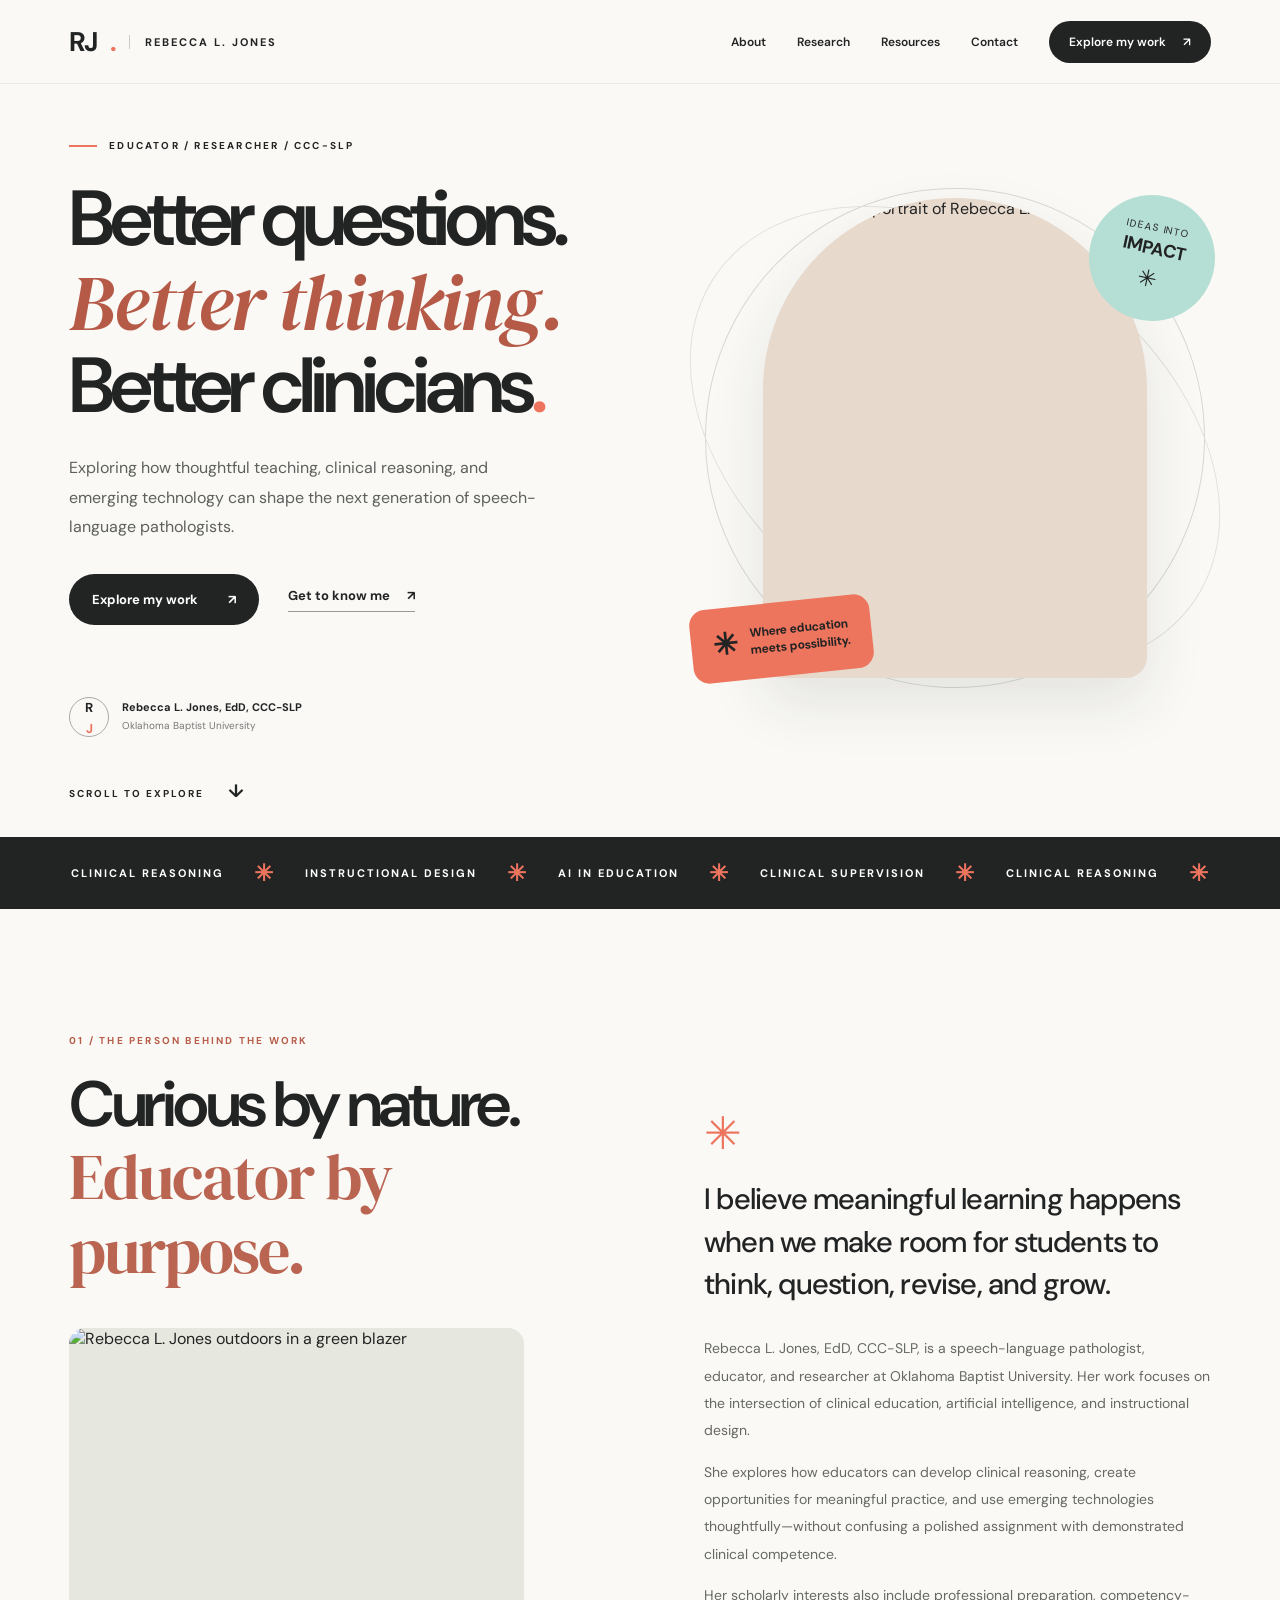
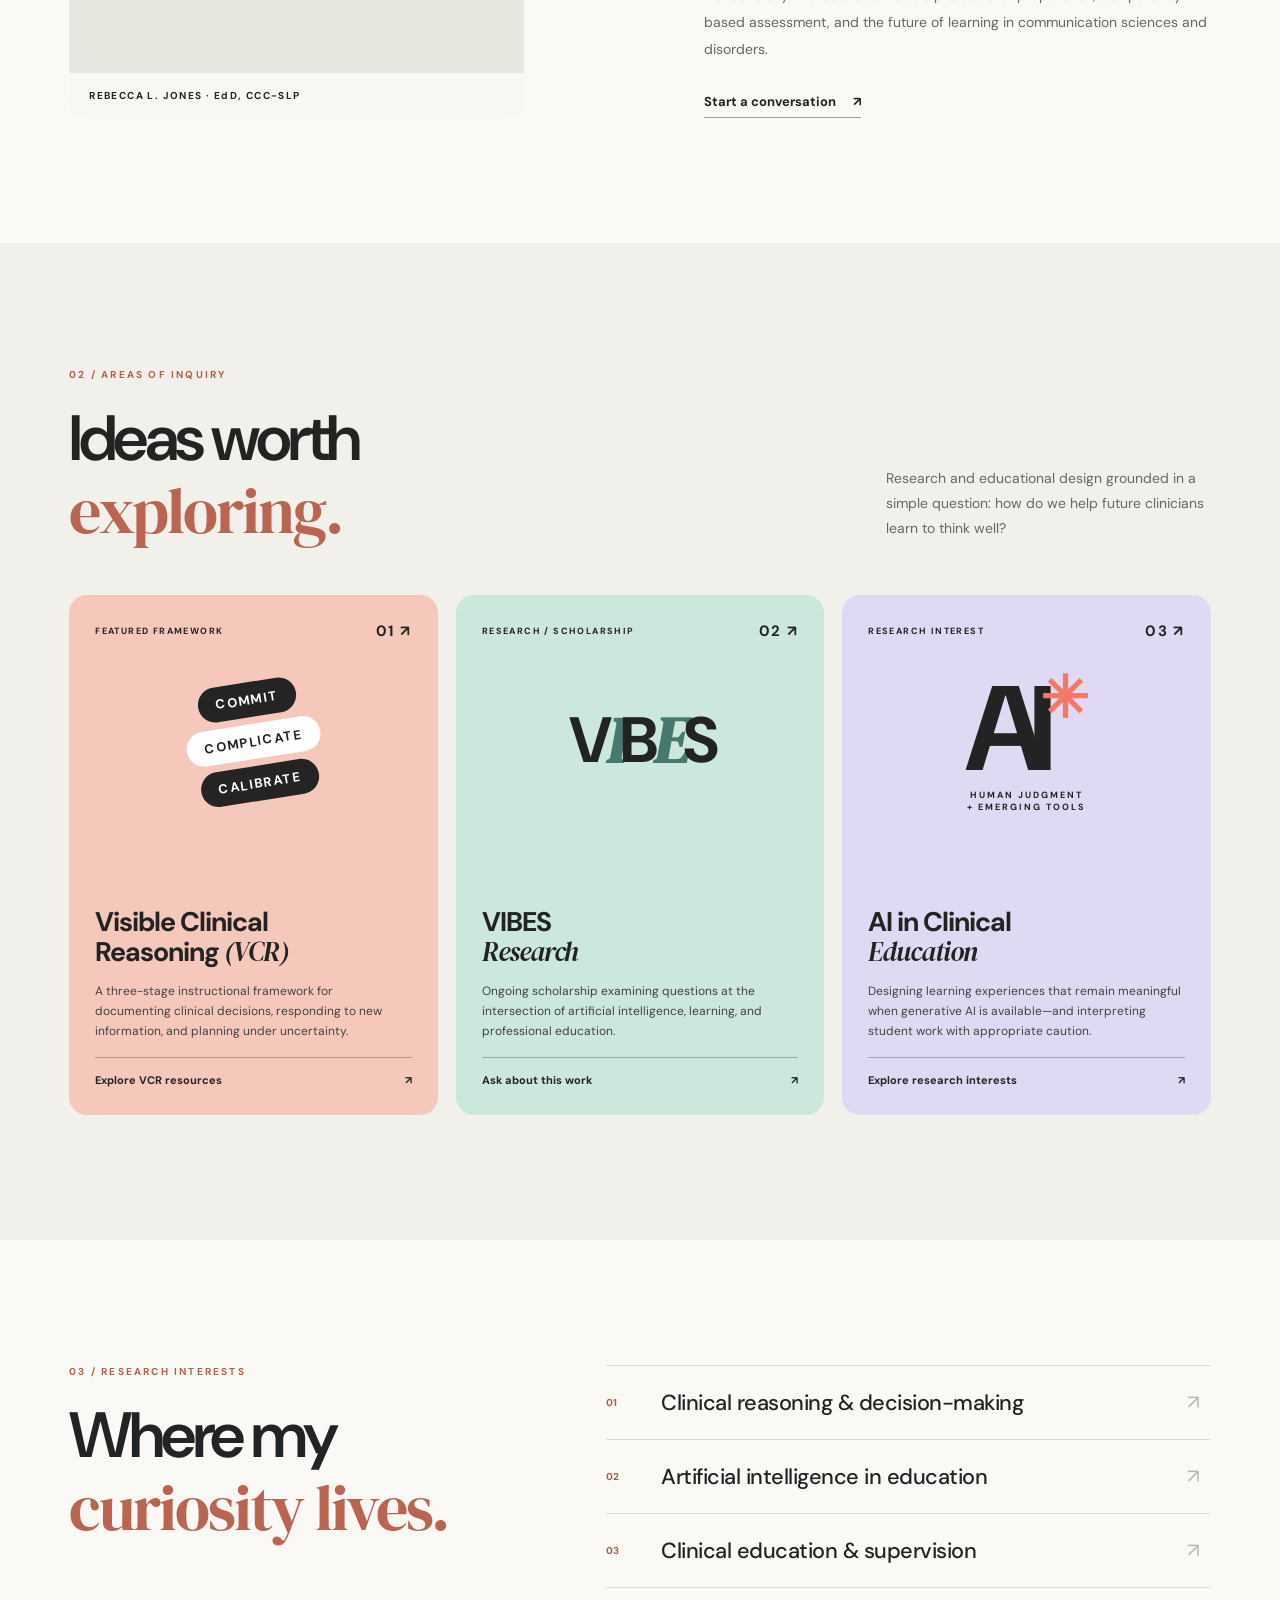
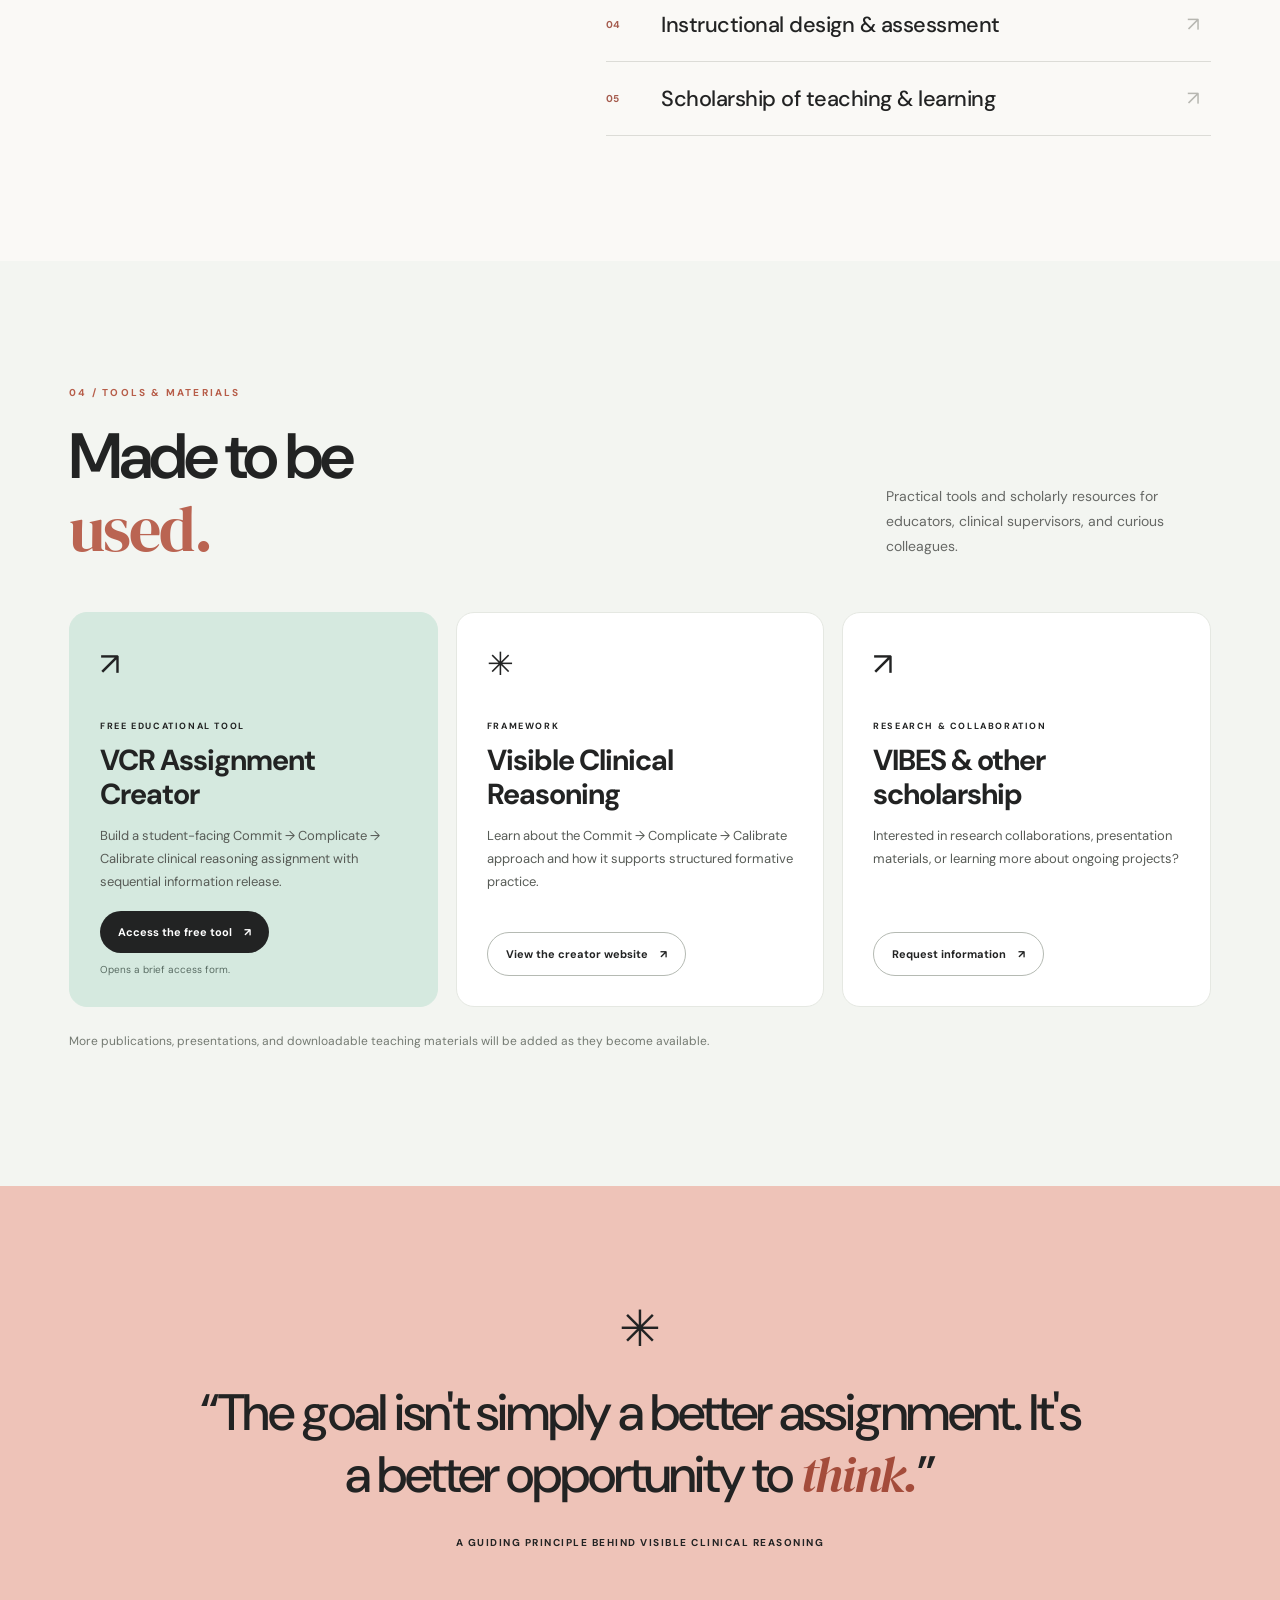
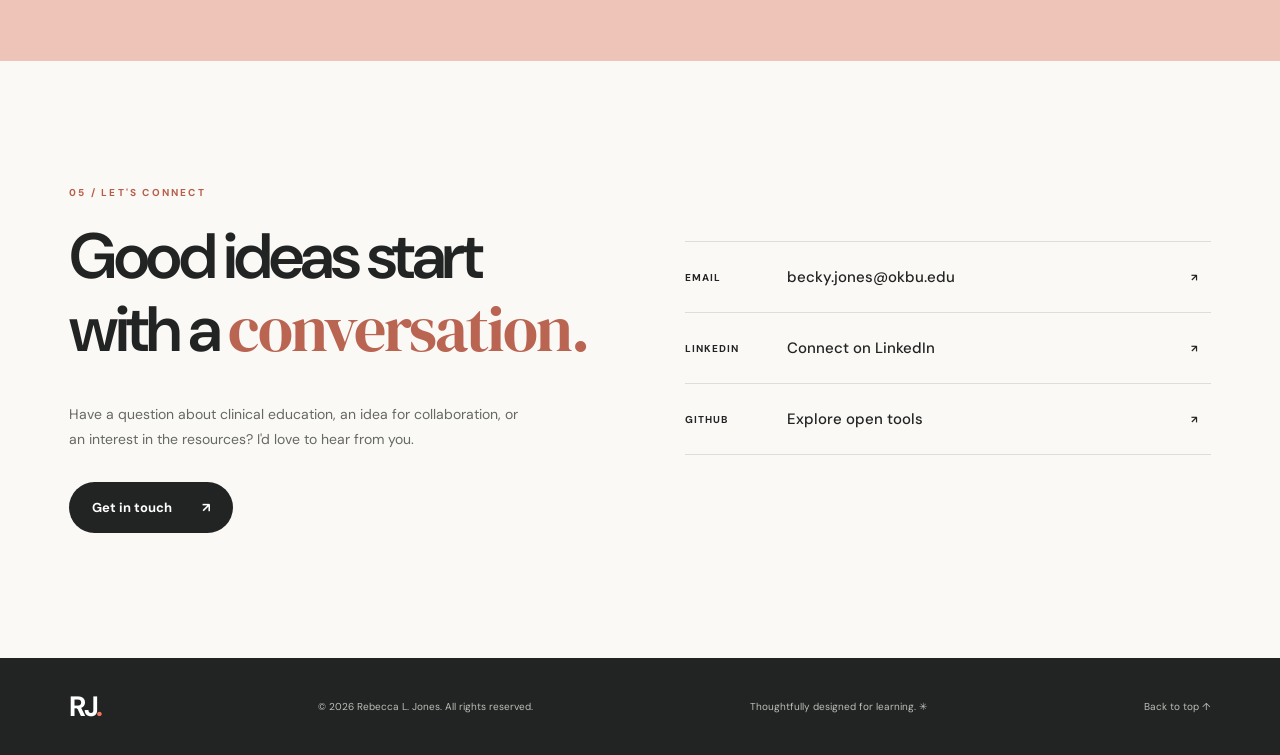
==== index.html @ e512341e "Add files via upload" ====
<!doctype html>
<html lang="en"><head><meta charset="utf-8"><meta name="viewport" content="width=device-width,initial-scale=1"><meta name="theme-color" content="#faf9f6"><meta name="description" content="Rebecca L. Jones, EdD, CCC-SLP — speech-language pathology educator and researcher exploring clinical reasoning, AI, and evidence-informed professional education."><meta property="og:title" content="Rebecca L. Jones | Clinical Education & Research"><meta property="og:description" content="Research, teaching resources, and tools for making clinical reasoning visible."><meta property="og:type" content="website"><title>Rebecca L. Jones, EdD | Clinical Education & Research</title><link rel="icon" href="assets/favicon.svg" type="image/svg+xml"><link rel="stylesheet" href="styles.css"></head>
<body><a class="skip" href="#main">Skip to content</a><header class="site-header"><div class="wrap nav"><a class="wordmark" href="#home" aria-label="Rebecca L. Jones home">RJ<span class="dot">.</span><span class="wordmark-text">REBECCA L. JONES</span></a><button class="menu-toggle" aria-label="Toggle navigation" aria-expanded="false" aria-controls="nav-links"><span></span><span></span></button><nav id="nav-links" class="nav-links" aria-label="Main navigation"><a href="#about">About</a><a href="#work">Research</a><a href="#resources">Resources</a><a href="#contact">Contact</a><a class="nav-pill" href="#resources">Explore my work <span aria-hidden="true">↗</span></a></nav></div></header>
<main id="main"><section id="home" class="hero wrap"><div class="hero-copy"><p class="eyebrow"><span class="eyebrow-line"></span> EDUCATOR / RESEARCHER / CCC-SLP</p><h1>Better questions.<br><em>Better thinking.</em><br>Better clinicians<span class="period">.</span></h1><p class="hero-desc">Exploring how thoughtful teaching, clinical reasoning, and emerging technology can shape the next generation of speech-language pathologists.</p><div class="hero-actions"><a class="btn btn-dark" href="#work">Explore my work <span>↗</span></a><a class="text-link" href="#about">Get to know me <span>↗</span></a></div><div class="hero-meta"><span class="mini-mark">R<span>J</span></span><span>Rebecca L. Jones, EdD, CCC-SLP<br><small>Oklahoma Baptist University</small></span></div></div><div class="hero-art"><div class="hero-orbit orbit-one"></div><div class="hero-orbit orbit-two"></div><div class="portrait-panel"><img src="assets/rebecca-jones-portrait.jpg" alt="Professional portrait of Rebecca L. Jones" fetchpriority="high"></div><div class="hero-sticker sticker-top">IDEAS INTO<br><strong>IMPACT</strong><span>✳</span></div><div class="hero-sticker sticker-bottom"><span class="star">✳</span> Where education<br>meets possibility.</div></div><div class="hero-scroll">SCROLL TO EXPLORE <span>↓</span></div></section>
<section class="ticker" aria-label="Research themes"><div class="ticker-inner"><span>CLINICAL REASONING</span><b>✳</b><span>INSTRUCTIONAL DESIGN</span><b>✳</b><span>AI IN EDUCATION</span><b>✳</b><span>CLINICAL SUPERVISION</span><b>✳</b><span>CLINICAL REASONING</span><b>✳</b></div></section>
<section id="about" class="section about-section"><div class="wrap about-grid"><div><p class="section-kicker">01 / THE PERSON BEHIND THE WORK</p><h2>Curious by nature.<br><span class="serif-italic">Educator by purpose.</span></h2><div class="about-photo"><img src="assets/rebecca-jones-outdoor.jpg" loading="lazy" alt="Rebecca L. Jones outdoors in a green blazer"><span class="photo-caption">REBECCA L. JONES · EdD, CCC-SLP</span></div></div><div class="about-body"><div class="tiny-spark">✳</div><p class="lead">I believe meaningful learning happens when we make room for students to think, question, revise, and grow.</p><p>Rebecca L. Jones, EdD, CCC-SLP, is a speech-language pathologist, educator, and researcher at Oklahoma Baptist University. Her work focuses on the intersection of clinical education, artificial intelligence, and instructional design.</p><p>She explores how educators can develop clinical reasoning, create opportunities for meaningful practice, and use emerging technologies thoughtfully—without confusing a polished assignment with demonstrated clinical competence.</p><p>Her scholarly interests also include professional preparation, competency-based assessment, and the future of learning in communication sciences and disorders.</p><a class="text-link" href="mailto:becky.jones@okbu.edu">Start a conversation <span>↗</span></a></div></div></section>
<section id="work" class="section work-section"><div class="wrap"><div class="section-heading"><div><p class="section-kicker">02 / AREAS OF INQUIRY</p><h2>Ideas worth<br><span class="serif-italic">exploring.</span></h2></div><p>Research and educational design grounded in a simple question: how do we help future clinicians learn to think well?</p></div><div class="work-grid"><article class="feature-card card-coral"><div class="card-top"><span>FEATURED FRAMEWORK</span><span class="card-index">01 ↗</span></div><div class="feature-art" aria-hidden="true"><span>COMMIT</span><span>COMPLICATE</span><span>CALIBRATE</span></div><div class="card-bottom"><h3>Visible Clinical<br>Reasoning <span>(VCR)</span></h3><p>A three-stage instructional framework for documenting clinical decisions, responding to new information, and planning under uncertainty.</p><a href="#resources" class="card-link">Explore VCR resources <span>↗</span></a></div></article><article class="feature-card card-mint"><div class="card-top"><span>RESEARCH / SCHOLARSHIP</span><span class="card-index">02 ↗</span></div><div class="vibes-art" aria-hidden="true"><span>V</span><span>I</span><span>B</span><span>E</span><span>S</span></div><div class="card-bottom"><h3>VIBES<br><span>Research</span></h3><p>Ongoing scholarship examining questions at the intersection of artificial intelligence, learning, and professional education.</p><a href="mailto:becky.jones@okbu.edu?subject=VIBES%20research%20inquiry" class="card-link">Ask about this work <span>↗</span></a></div></article><article class="feature-card card-lavender"><div class="card-top"><span>RESEARCH INTEREST</span><span class="card-index">03 ↗</span></div><div class="ai-art" aria-hidden="true"><span class="ai-big">AI<span>✳</span></span><span class="ai-small">HUMAN JUDGMENT<br>+ EMERGING TOOLS</span></div><div class="card-bottom"><h3>AI in Clinical<br><span>Education</span></h3><p>Designing learning experiences that remain meaningful when generative AI is available—and interpreting student work with appropriate caution.</p><a href="#interests" class="card-link">Explore research interests <span>↗</span></a></div></article></div></div></section>
<section id="interests" class="section interests-section"><div class="wrap interests-grid"><div><p class="section-kicker">03 / RESEARCH INTERESTS</p><h2>Where my<br><span class="serif-italic">curiosity lives.</span></h2></div><div class="interest-list"><div><span class="interest-no">01</span><h3>Clinical reasoning & decision-making</h3><span class="interest-icon">↗</span></div><div><span class="interest-no">02</span><h3>Artificial intelligence in education</h3><span class="interest-icon">↗</span></div><div><span class="interest-no">03</span><h3>Clinical education & supervision</h3><span class="interest-icon">↗</span></div><div><span class="interest-no">04</span><h3>Instructional design & assessment</h3><span class="interest-icon">↗</span></div><div><span class="interest-no">05</span><h3>Scholarship of teaching & learning</h3><span class="interest-icon">↗</span></div></div></div></section>
<section id="resources" class="section resources-section"><div class="wrap"><div class="section-heading"><div><p class="section-kicker">04 / TOOLS & MATERIALS</p><h2>Made to be<br><span class="serif-italic">used.</span></h2></div><p>Practical tools and scholarly resources for educators, clinical supervisors, and curious colleagues.</p></div><div class="resource-grid"><article class="resource-card resource-primary"><div class="resource-icon">↗</div><span class="resource-label">FREE EDUCATIONAL TOOL</span><h3>VCR Assignment<br>Creator</h3><p>Build a student-facing Commit → Complicate → Calibrate clinical reasoning assignment with sequential information release.</p><a class="resource-button" href="https://forms.cloud.microsoft/Pages/ResponsePage.aspx?id=9Kki5jJnakaftoVFcaOtQwcOqbhn_P5JjFBxo1uDv31URTFYWkZNREI4VE9SRkpHNVNENFFVSjVEUy4u" target="_blank" rel="noopener noreferrer">Access the free tool <span>↗</span></a><small>Opens a brief access form.</small></article><article class="resource-card"><div class="resource-icon">✳</div><span class="resource-label">FRAMEWORK</span><h3>Visible Clinical<br>Reasoning</h3><p>Learn about the Commit → Complicate → Calibrate approach and how it supports structured formative practice.</p><a class="resource-button resource-button-outline" href="https://drbexjones.github.io/VCR-Assignment-Creator/" target="_blank" rel="noopener noreferrer">View the creator website <span>↗</span></a></article><article class="resource-card"><div class="resource-icon">↗</div><span class="resource-label">RESEARCH & COLLABORATION</span><h3>VIBES & other<br>scholarship</h3><p>Interested in research collaborations, presentation materials, or learning more about ongoing projects?</p><a class="resource-button resource-button-outline" href="mailto:becky.jones@okbu.edu?subject=Research%20and%20resources%20inquiry">Request information <span>↗</span></a></article></div><p class="resources-note">More publications, presentations, and downloadable teaching materials will be added as they become available.</p></div></section>
<section class="quote-section"><div class="wrap"><span class="quote-star">✳</span><blockquote>“The goal isn't simply a better assignment. It's a better opportunity to <em>think.</em>”</blockquote><span class="quote-attrib">A guiding principle behind Visible Clinical Reasoning</span></div></section>
<section id="contact" class="section contact-section"><div class="wrap contact-grid"><div><p class="section-kicker">05 / LET'S CONNECT</p><h2>Good ideas start<br>with a <span class="serif-italic">conversation.</span></h2><p>Have a question about clinical education, an idea for collaboration, or an interest in the resources? I'd love to hear from you.</p><a class="btn btn-dark" href="mailto:becky.jones@okbu.edu">Get in touch <span>↗</span></a></div><div class="contact-links"><a href="mailto:becky.jones@okbu.edu"><span>EMAIL</span><strong>becky.jones@okbu.edu</strong><span>↗</span></a><a href="https://www.linkedin.com/in/beckypagejones" target="_blank" rel="noopener noreferrer"><span>LINKEDIN</span><strong>Connect on LinkedIn</strong><span>↗</span></a><a href="https://github.com/drbexjones" target="_blank" rel="noopener noreferrer"><span>GITHUB</span><strong>Explore open tools</strong><span>↗</span></a></div></div></section></main><footer><div class="wrap footer-inner"><a class="footer-logo" href="#home">RJ<span>.</span></a><span>© <span id="year">2026</span> Rebecca L. Jones. All rights reserved.</span><span>Thoughtfully designed for learning. ✳</span><a href="#home">Back to top ↑</a></div></footer><script src="script.js" defer></script></body></html>
---- styles.css ----
@import url('https://fonts.googleapis.com/css2?family=DM+Sans:wght@400;500;600;700&family=DM+Serif+Display:ital@0;1&display=swap');
:root{--cream:#faf9f6;--ink:#222323;--muted:#666865;--coral:#ed745d;--mint:#b5dfd4;--lilac:#dcd4f5;--line:#e5e4df;--font:'DM Sans',Arial,sans-serif}*{box-sizing:border-box}html{scroll-behavior:smooth;scroll-padding-top:85px}body{margin:0;background:var(--cream);color:var(--ink);font-family:var(--font);-webkit-font-smoothing:antialiased}a{color:inherit;text-decoration:none}button{font:inherit}img{display:block;max-width:100%}.wrap{max-width:1320px;margin:auto;padding-left:clamp(22px,5.4vw,80px);padding-right:clamp(22px,5.4vw,80px)}.skip{position:absolute;top:-60px;left:10px;background:white;padding:12px;z-index:99}.skip:focus{top:10px}.site-header{height:84px;position:sticky;top:0;background:rgba(250,249,246,.92);backdrop-filter:blur(18px);z-index:50;border-bottom:1px solid rgba(34,35,35,.07)}.nav{height:100%;display:flex;align-items:center;justify-content:space-between}.wordmark{display:flex;align-items:center;gap:14px;font-weight:700;font-size:27px;letter-spacing:-2px}.dot,.period{color:var(--coral)}.wordmark-text{font-size:11px;letter-spacing:2px;font-weight:700;border-left:1px solid #ccc;padding-left:15px}.nav-links{display:flex;align-items:center;gap:31px;font-size:12px;font-weight:600}.nav-links>a:not(.nav-pill):hover,.text-link:hover{color:#b64b37}.nav-pill{background:var(--ink);color:white;padding:13px 20px;border-radius:30px}.nav-pill span{margin-left:14px}.menu-toggle{display:none}.hero{min-height:700px;display:grid;grid-template-columns:1.08fr .92fr;position:relative;align-items:center;padding-top:55px;padding-bottom:100px;gap:30px}.eyebrow,.section-kicker{font-size:10px;font-weight:700;letter-spacing:2.2px}.eyebrow{display:flex;align-items:center;gap:12px;margin-bottom:26px}.eyebrow-line{width:28px;height:2px;background:var(--coral)}h1,h2,h3,p{margin-top:0}h1{font-size:clamp(54px,6.1vw,94px);line-height:1.06;letter-spacing:-5px;font-weight:600;margin-bottom:26px}h1 em,.serif-italic,.quote-section em{font-family:'DM Serif Display',Georgia,serif;font-weight:400;letter-spacing:-2px}h1 em{color:#b65a48}.hero-desc{max-width:480px;font-size:16px;line-height:1.85;color:#5d605d}.hero-actions{display:flex;align-items:center;gap:29px;margin-top:32px}.btn{display:inline-flex;gap:30px;align-items:center;justify-content:space-between;padding:17px 23px;border-radius:30px;font-size:13px;font-weight:700;transition:transform .2s,background .2s}.btn:hover,.resource-button:hover{transform:translateY(-3px)}.btn-dark{background:var(--ink);color:white}.text-link{font-size:13px;font-weight:700;border-bottom:1px solid #999;padding-bottom:7px}.text-link span{margin-left:14px}.hero-meta{display:flex;gap:13px;align-items:center;font-size:11px;font-weight:700;margin-top:72px;line-height:1.6}.hero-meta small{font-size:10px;color:#777;font-weight:400}.mini-mark{display:grid;place-items:center;width:40px;height:40px;border:1px solid #aaa;border-radius:50%;font-size:13px}.mini-mark span{color:var(--coral)}.hero-art{height:555px;position:relative;display:flex;align-items:center;justify-content:center}.portrait-panel{position:relative;width:75%;height:480px;border-radius:220px 220px 24px 24px;overflow:hidden;z-index:2;background:#e7d9cc;box-shadow:0 25px 60px rgba(34,35,35,.1)}.portrait-panel img{width:100%;height:100%;object-fit:cover;object-position:center 30%}.hero-orbit{position:absolute;border:1px solid #d7d8d2;border-radius:50%;width:500px;height:500px;transform:rotate(-20deg)}.orbit-two{width:580px;height:400px;transform:rotate(34deg);border-color:#e4e1db}.hero-sticker{position:absolute;z-index:3}.sticker-top{top:34px;right:-4px;background:var(--mint);width:126px;height:126px;border-radius:50%;display:flex;flex-direction:column;justify-content:center;align-items:center;transform:rotate(12deg);font-size:10px;letter-spacing:1px;line-height:1.5}.sticker-top strong{font-size:18px;letter-spacing:-.5px}.sticker-top span{font-size:23px}.sticker-bottom{bottom:40px;left:-8px;background:var(--coral);padding:16px 22px;border-radius:16px;transform:rotate(-6deg);font-size:12px;font-weight:700;line-height:1.4;display:flex;align-items:center;gap:12px}.star{font-size:30px}.hero-scroll{position:absolute;bottom:34px;left:clamp(22px,5.4vw,80px);font-size:10px;letter-spacing:2px;font-weight:700}.hero-scroll span{margin-left:20px;font-size:18px}.ticker{background:var(--ink);color:#fff;overflow:hidden;padding:21px 0}.ticker-inner{display:flex;gap:30px;justify-content:center;align-items:center;white-space:nowrap;min-width:max-content;font-size:11px;letter-spacing:2px;font-weight:700}.ticker b{color:var(--coral);font-size:23px}.section{padding:125px 0}.section-kicker{color:#b75d49;margin-bottom:22px}h2{font-size:clamp(46px,5vw,73px);line-height:1.13;letter-spacing:-3.5px;font-weight:600;margin-bottom:35px}.serif-italic{color:#ba6452}.about-grid{display:grid;grid-template-columns:1fr 1fr;gap:clamp(50px,10vw,140px)}.about-photo{position:relative;margin-top:40px;max-width:455px;overflow:hidden;border-radius:16px;background:#e6e8df}.about-photo img{width:100%;height:390px;object-fit:cover;object-position:center 30%}.photo-caption{position:absolute;bottom:0;left:0;right:0;background:rgba(250,249,246,.9);padding:16px 20px;font-size:10px;font-weight:700;letter-spacing:1.4px}.about-body{padding-top:70px}.tiny-spark{font-size:45px;color:var(--coral);margin-bottom:15px}.about-body .lead{font-size:clamp(22px,2.3vw,32px);line-height:1.45;letter-spacing:-.8px;color:var(--ink);font-weight:500}.about-body p:not(.lead){font-size:14px;line-height:1.95;color:var(--muted)}.about-body .text-link{display:inline-block;margin-top:15px}.work-section{background:#f1f0eb}.section-heading{display:flex;justify-content:space-between;align-items:end;gap:35px;margin-bottom:46px}.section-heading h2{margin:0}.section-heading>p{max-width:325px;font-size:14px;line-height:1.8;color:var(--muted);margin:0 0 7px}.work-grid{display:grid;grid-template-columns:repeat(3,1fr);gap:18px}.feature-card{min-height:520px;border-radius:18px;overflow:hidden;display:flex;flex-direction:column;padding:26px}.card-coral{background:#f6c7bb}.card-mint{background:#cce7dc}.card-lavender{background:#e0d9f3}.card-top{display:flex;justify-content:space-between;align-items:center;font-size:9px;letter-spacing:1.4px;font-weight:700}.card-index{font-size:15px}.feature-art,.vibes-art,.ai-art{height:200px;display:flex;align-items:center;justify-content:center}.feature-art{flex-direction:column;gap:7px;transform:rotate(-9deg)}.feature-art span{background:#242424;color:#fff;padding:9px 18px;border-radius:40px;font-size:13px;letter-spacing:1.5px;font-weight:700}.feature-art span:nth-child(2){background:#fff;color:#242424}.vibes-art{gap:1px;font-size:clamp(48px,5vw,78px);font-weight:700;letter-spacing:-7px}.vibes-art span:nth-child(2),.vibes-art span:nth-child(4){font-family:'DM Serif Display',serif;font-style:italic;color:#47796e}.ai-art{flex-direction:column}.ai-big{font-size:120px;letter-spacing:-16px;font-weight:700;line-height:1}.ai-big span{color:#f37965;font-size:58px;vertical-align:top;letter-spacing:0}.ai-small{font-size:9px;letter-spacing:2px;text-align:center;font-weight:700}.card-bottom{margin-top:auto}.card-bottom h3{font-size:27px;letter-spacing:-1px;line-height:1.13;margin-bottom:13px}.card-bottom h3 span{font-family:'DM Serif Display',serif;font-weight:400;font-style:italic}.card-bottom p{font-size:12px;line-height:1.7;min-height:64px;color:#414340}.card-link{display:inline-flex;justify-content:space-between;align-items:center;border-top:1px solid rgba(34,35,35,.3);width:100%;padding-top:15px;font-size:11px;font-weight:700}.interests-grid{display:grid;grid-template-columns:.85fr 1.15fr;gap:90px}.interest-list>div{display:grid;grid-template-columns:40px 1fr 24px;align-items:center;border-bottom:1px solid #dcdcd7;padding:22px 0;gap:15px}.interest-list>div:first-child{border-top:1px solid #dcdcd7}.interest-no{font-size:10px;color:#a55c4e;font-weight:700}.interest-list h3{font-size:clamp(16px,1.7vw,23px);letter-spacing:-.5px;margin:0;font-weight:500}.interest-icon{font-size:20px;color:#b7b7b1}.resources-section{background:#f3f5f1}.resource-grid{display:grid;grid-template-columns:repeat(3,1fr);gap:18px}.resource-card{background:#fff;border:1px solid #e5e8e2;border-radius:18px;padding:30px;min-height:395px;display:flex;flex-direction:column;align-items:flex-start}.resource-primary{background:#d5e9df;border-color:#d5e9df}.resource-icon{font-size:32px;margin-bottom:35px}.resource-label{font-size:9px;letter-spacing:1.6px;font-weight:700;margin-bottom:12px}.resource-card h3{font-size:29px;letter-spacing:-1px;line-height:1.16;margin-bottom:14px}.resource-card p{font-size:13px;line-height:1.75;color:#575b56}.resource-button{display:flex;align-items:center;justify-content:space-between;gap:12px;background:var(--ink);color:white;border-radius:40px;padding:14px 18px;font-size:11px;font-weight:700;margin-top:auto;transition:transform .2s}.resource-button-outline{background:transparent;border:1px solid #b5bab3;color:var(--ink)}.resource-card small{font-size:10px;color:#596c63;margin-top:10px}.resources-note{font-size:12px;color:#747a72;margin-top:26px}.quote-section{background:#eec3b8;text-align:center;padding:110px 0}.quote-star{font-size:50px}.quote-section blockquote{font-size:clamp(30px,4vw,57px);line-height:1.2;letter-spacing:-2px;max-width:880px;margin:20px auto 25px;font-weight:500}.quote-section em{color:#a44c3b}.quote-attrib{font-size:10px;letter-spacing:1.5px;text-transform:uppercase;font-weight:700}.contact-grid{display:grid;grid-template-columns:1fr 1fr;gap:90px}.contact-grid>div:first-child>p:not(.section-kicker){font-size:14px;line-height:1.8;color:var(--muted);max-width:450px;margin-bottom:30px}.contact-links{padding-top:55px}.contact-links a{display:grid;grid-template-columns:90px 1fr 20px;gap:12px;align-items:center;padding:25px 0;border-bottom:1px solid #ddd}.contact-links a:first-child{border-top:1px solid #ddd}.contact-links span{font-size:10px;font-weight:700;letter-spacing:1px}.contact-links strong{font-size:15px;font-weight:500;overflow-wrap:anywhere}.contact-links a:hover strong{color:#b75d49}footer{background:#222323;color:#eee;padding:30px 0}.footer-inner{display:flex;align-items:center;justify-content:space-between;gap:20px;font-size:10px;color:#bdbfba}.footer-logo{font-size:28px;font-weight:700;letter-spacing:-2px;color:white}.footer-logo span{color:var(--coral)}footer a:hover{color:white}:focus-visible{outline:3px solid #ed745d;outline-offset:4px}@media(max-width:1100px){h1{font-size:clamp(48px,6.2vw,76px);letter-spacing:-3px}.hero-art{height:470px}.portrait-panel{height:400px}.hero-orbit{width:400px;height:400px}.orbit-two{width:460px;height:340px}.hero-sticker.sticker-top{right:-12px}.work-grid{gap:12px}.feature-card{padding:21px}.card-bottom h3{font-size:24px}}@media(max-width:780px){.site-header{height:70px}.menu-toggle{display:flex;flex-direction:column;gap:5px;background:none;border:0;padding:12px;cursor:pointer}.menu-toggle span{width:23px;height:2px;background:#222}.nav-links{display:none;position:absolute;top:70px;left:0;right:0;background:var(--cream);padding:20px 24px 26px;flex-direction:column;align-items:stretch;gap:20px;border-bottom:1px solid var(--line);box-shadow:0 16px 22px #0001}.nav-links.open{display:flex}.nav-pill{text-align:center}.hero{grid-template-columns:1fr;padding-top:65px;padding-bottom:75px;min-height:0;gap:40px}.hero-copy{order:1}.hero-art{order:2;height:450px}.portrait-panel{width:65%;height:410px}.hero-scroll{display:none}.hero-meta{margin-top:40px}.hero-sticker.sticker-top{right:12%}.hero-sticker.sticker-bottom{left:10%}.about-grid,.interests-grid,.contact-grid{grid-template-columns:1fr;gap:30px}.about-body{padding-top:0}.about-photo{max-width:550px}.section{padding:85px 0}.section-heading{align-items:start;flex-direction:column}.work-grid,.resource-grid{grid-template-columns:1fr}.feature-card{min-height:480px}.feature-art,.vibes-art,.ai-art{height:160px}.vibes-art{font-size:80px}.resource-card{min-height:320px}.contact-links{padding-top:10px}.footer-inner{flex-wrap:wrap}.ticker-inner{justify-content:flex-start;padding:0 20px}.section-heading>p{max-width:530px}}@media(max-width:480px){.wordmark-text{font-size:9px;letter-spacing:1px}.hero{padding-top:50px}h1{font-size:clamp(43px,11vw,60px);letter-spacing:-2.8px}.hero-desc{font-size:14px}.hero-actions{gap:15px;flex-wrap:wrap}.hero-art{height:360px}.portrait-panel{height:330px;width:75%}.hero-orbit{width:320px;height:320px}.orbit-two{width:350px;height:250px}.sticker-top{width:90px;height:90px;font-size:8px}.sticker-top strong{font-size:13px}.hero-sticker.sticker-top{right:0;top:15px}.hero-sticker.sticker-bottom{left:0;bottom:10px;font-size:10px;padding:12px}.section{padding:65px 0}h2{font-size:43px;letter-spacing:-2px}.about-photo img{height:310px}.contact-links a{grid-template-columns:65px 1fr 14px}.contact-links strong{font-size:12px}.quote-section{padding:75px 0}.quote-section blockquote{letter-spacing:-1px}.footer-inner{flex-direction:column;align-items:flex-start}}
@media(prefers-reduced-motion:reduce){html{scroll-behavior:auto}*,*:before,*:after{transition:none!important;animation:none!important}}
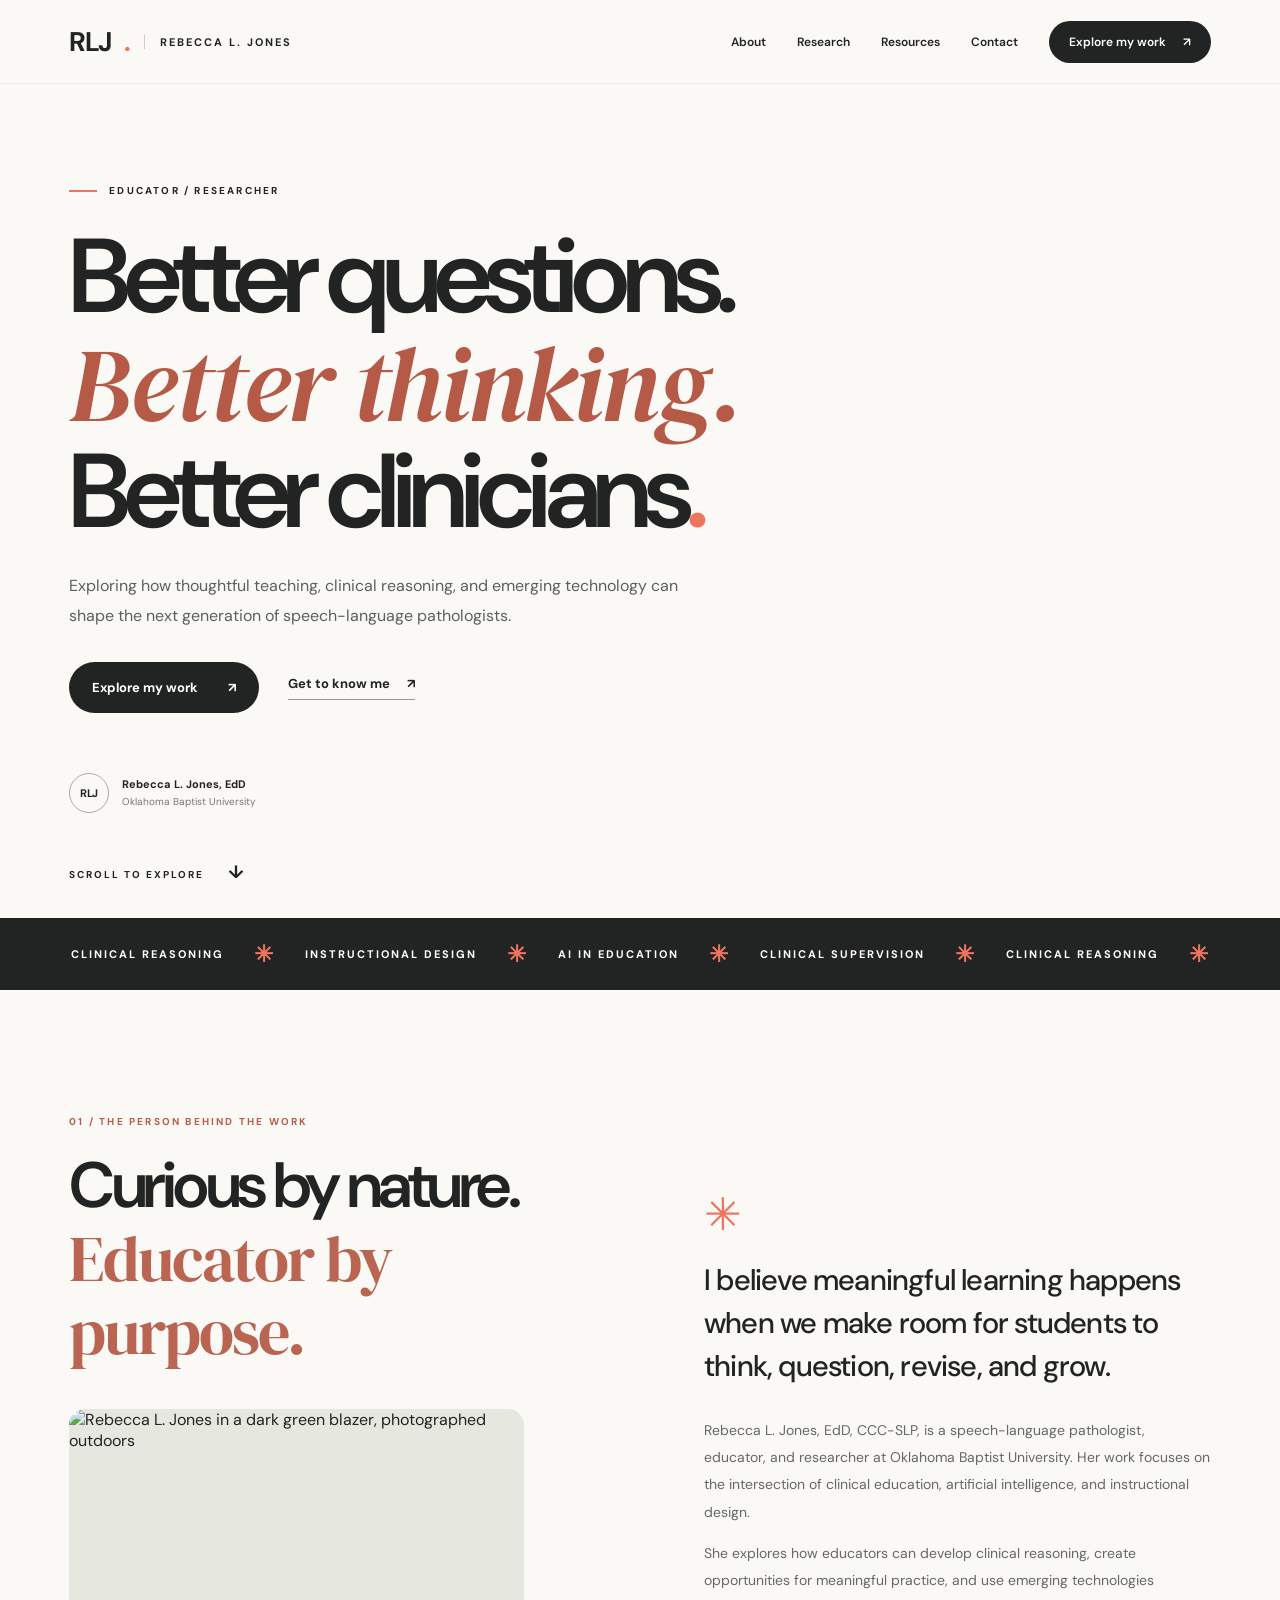
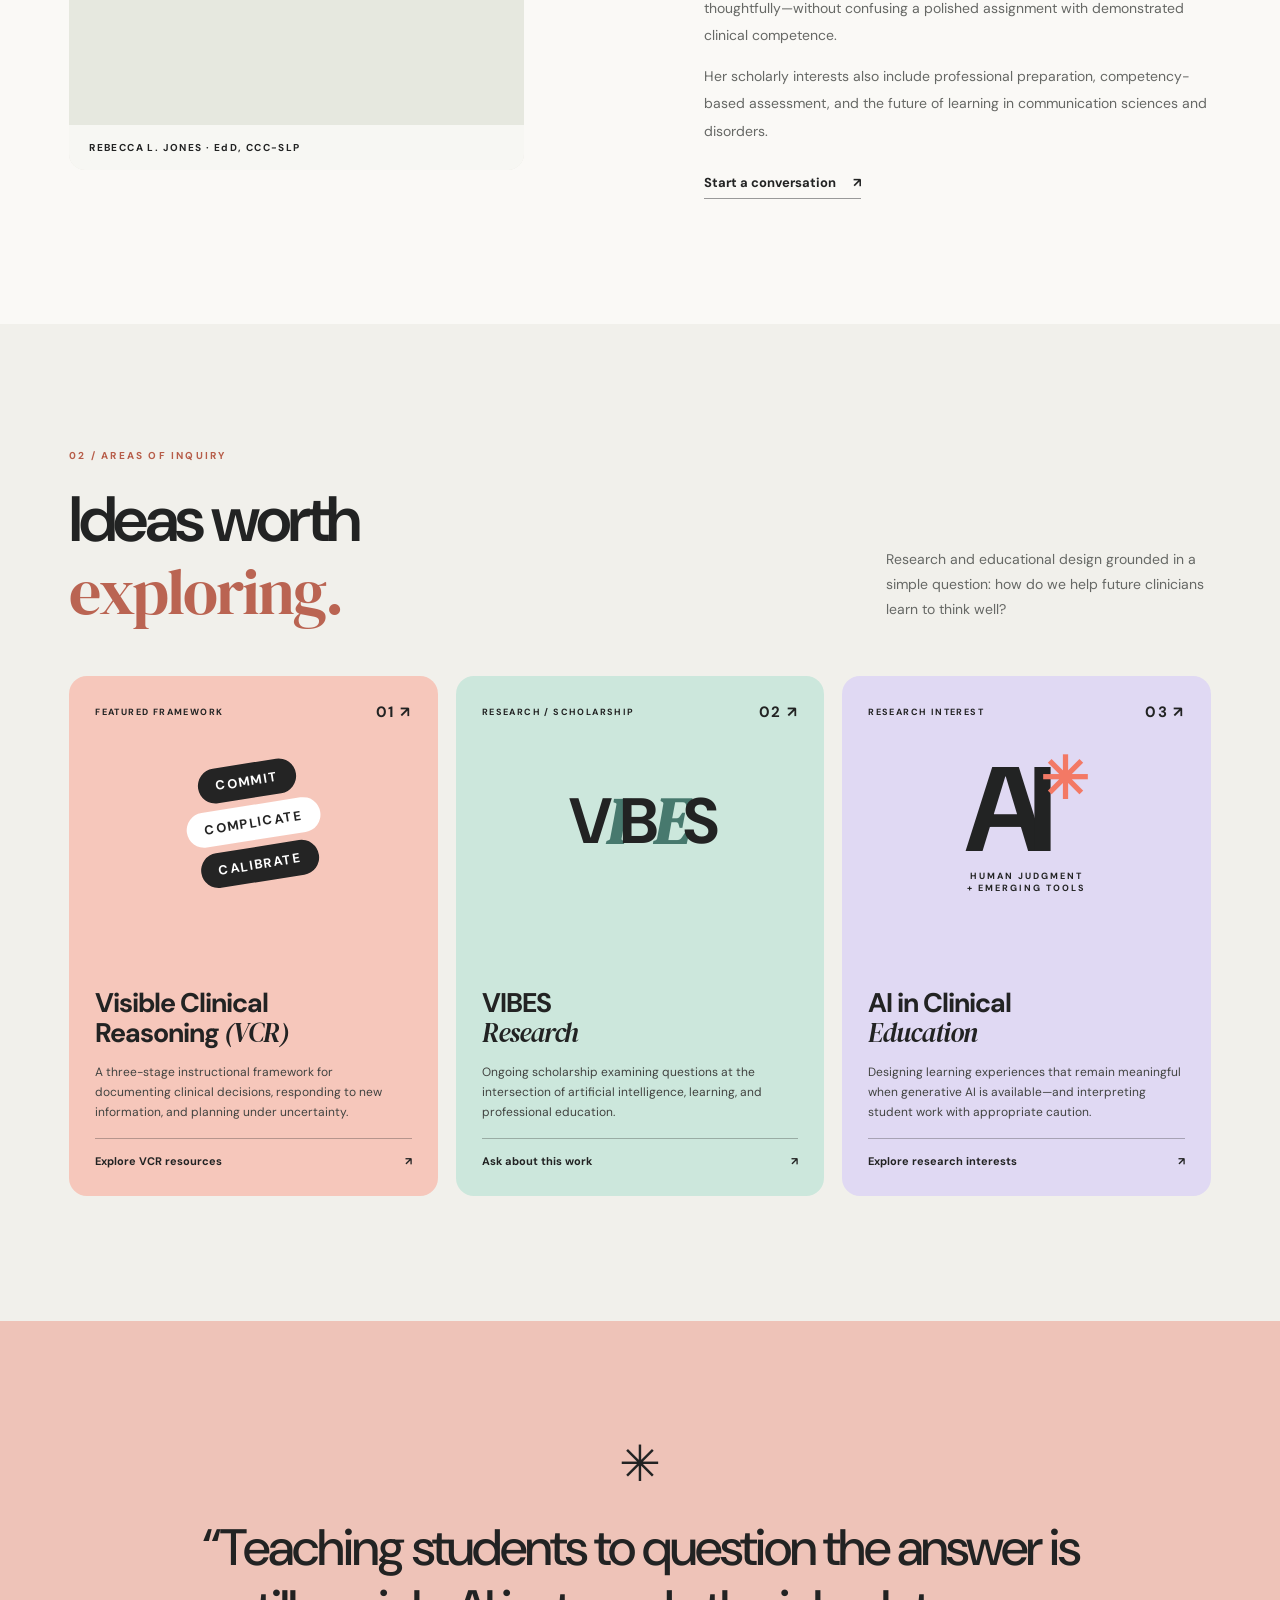
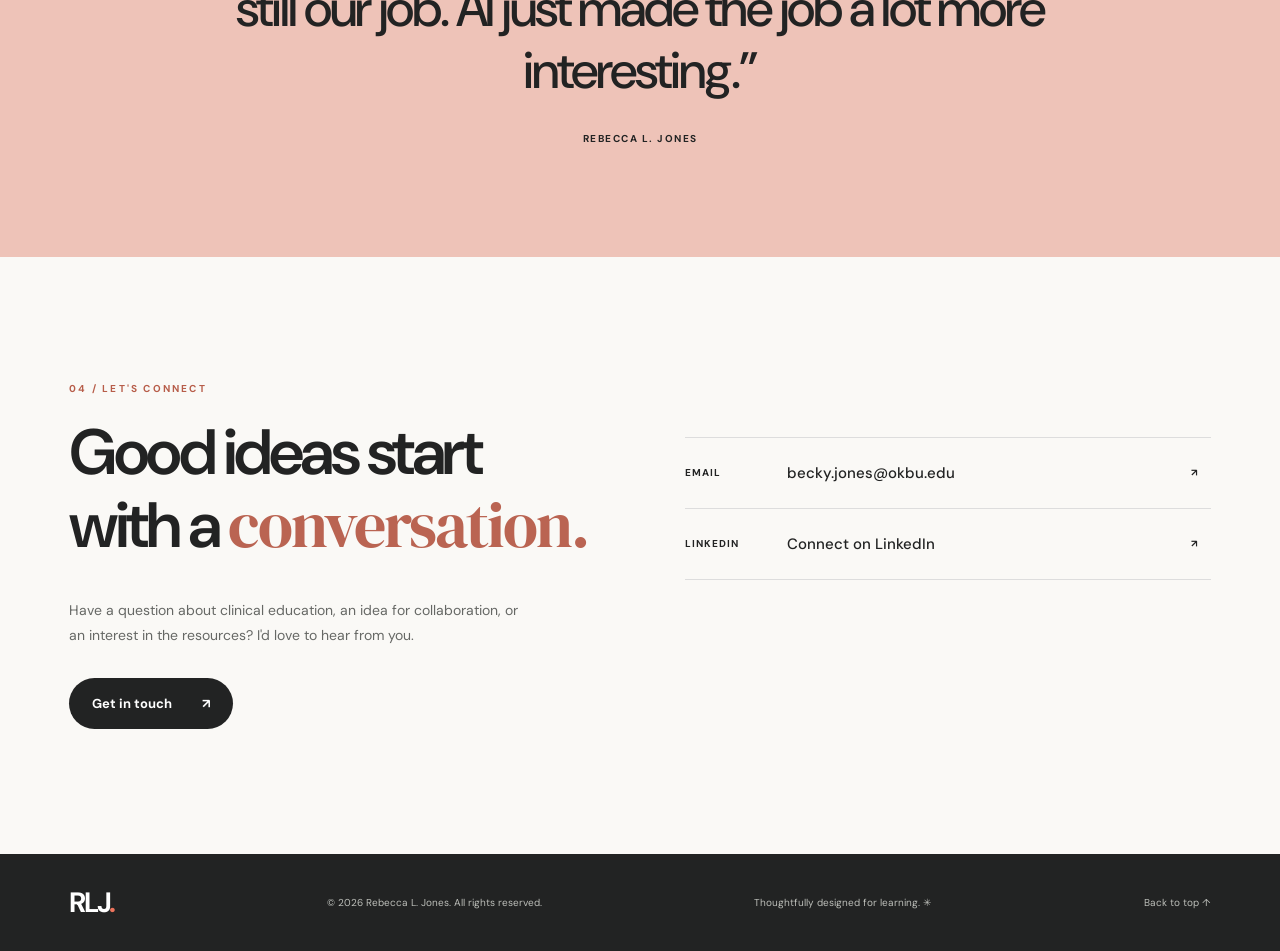
==== commit 72a62a0a: "Add files via upload" ====
--- a/index.html
+++ b/index.html
@@ -1,11 +1,12 @@
-<!doctype html>
-<html lang="en"><head><meta charset="utf-8"><meta name="viewport" content="width=device-width,initial-scale=1"><meta name="theme-color" content="#faf9f6"><meta name="description" content="Rebecca L. Jones, EdD, CCC-SLP — speech-language pathology educator and researcher exploring clinical reasoning, AI, and evidence-informed professional education."><meta property="og:title" content="Rebecca L. Jones | Clinical Education & Research"><meta property="og:description" content="Research, teaching resources, and tools for making clinical reasoning visible."><meta property="og:type" content="website"><title>Rebecca L. Jones, EdD | Clinical Education & Research</title><link rel="icon" href="assets/favicon.svg" type="image/svg+xml"><link rel="stylesheet" href="styles.css"></head>
-<body><a class="skip" href="#main">Skip to content</a><header class="site-header"><div class="wrap nav"><a class="wordmark" href="#home" aria-label="Rebecca L. Jones home">RJ<span class="dot">.</span><span class="wordmark-text">REBECCA L. JONES</span></a><button class="menu-toggle" aria-label="Toggle navigation" aria-expanded="false" aria-controls="nav-links"><span></span><span></span></button><nav id="nav-links" class="nav-links" aria-label="Main navigation"><a href="#about">About</a><a href="#work">Research</a><a href="#resources">Resources</a><a href="#contact">Contact</a><a class="nav-pill" href="#resources">Explore my work <span aria-hidden="true">↗</span></a></nav></div></header>
-<main id="main"><section id="home" class="hero wrap"><div class="hero-copy"><p class="eyebrow"><span class="eyebrow-line"></span> EDUCATOR / RESEARCHER / CCC-SLP</p><h1>Better questions.<br><em>Better thinking.</em><br>Better clinicians<span class="period">.</span></h1><p class="hero-desc">Exploring how thoughtful teaching, clinical reasoning, and emerging technology can shape the next generation of speech-language pathologists.</p><div class="hero-actions"><a class="btn btn-dark" href="#work">Explore my work <span>↗</span></a><a class="text-link" href="#about">Get to know me <span>↗</span></a></div><div class="hero-meta"><span class="mini-mark">R<span>J</span></span><span>Rebecca L. Jones, EdD, CCC-SLP<br><small>Oklahoma Baptist University</small></span></div></div><div class="hero-art"><div class="hero-orbit orbit-one"></div><div class="hero-orbit orbit-two"></div><div class="portrait-panel"><img src="assets/rebecca-jones-portrait.jpg" alt="Professional portrait of Rebecca L. Jones" fetchpriority="high"></div><div class="hero-sticker sticker-top">IDEAS INTO<br><strong>IMPACT</strong><span>✳</span></div><div class="hero-sticker sticker-bottom"><span class="star">✳</span> Where education<br>meets possibility.</div></div><div class="hero-scroll">SCROLL TO EXPLORE <span>↓</span></div></section>
-<section class="ticker" aria-label="Research themes"><div class="ticker-inner"><span>CLINICAL REASONING</span><b>✳</b><span>INSTRUCTIONAL DESIGN</span><b>✳</b><span>AI IN EDUCATION</span><b>✳</b><span>CLINICAL SUPERVISION</span><b>✳</b><span>CLINICAL REASONING</span><b>✳</b></div></section>
-<section id="about" class="section about-section"><div class="wrap about-grid"><div><p class="section-kicker">01 / THE PERSON BEHIND THE WORK</p><h2>Curious by nature.<br><span class="serif-italic">Educator by purpose.</span></h2><div class="about-photo"><img src="assets/rebecca-jones-outdoor.jpg" loading="lazy" alt="Rebecca L. Jones outdoors in a green blazer"><span class="photo-caption">REBECCA L. JONES · EdD, CCC-SLP</span></div></div><div class="about-body"><div class="tiny-spark">✳</div><p class="lead">I believe meaningful learning happens when we make room for students to think, question, revise, and grow.</p><p>Rebecca L. Jones, EdD, CCC-SLP, is a speech-language pathologist, educator, and researcher at Oklahoma Baptist University. Her work focuses on the intersection of clinical education, artificial intelligence, and instructional design.</p><p>She explores how educators can develop clinical reasoning, create opportunities for meaningful practice, and use emerging technologies thoughtfully—without confusing a polished assignment with demonstrated clinical competence.</p><p>Her scholarly interests also include professional preparation, competency-based assessment, and the future of learning in communication sciences and disorders.</p><a class="text-link" href="mailto:becky.jones@okbu.edu">Start a conversation <span>↗</span></a></div></div></section>
-<section id="work" class="section work-section"><div class="wrap"><div class="section-heading"><div><p class="section-kicker">02 / AREAS OF INQUIRY</p><h2>Ideas worth<br><span class="serif-italic">exploring.</span></h2></div><p>Research and educational design grounded in a simple question: how do we help future clinicians learn to think well?</p></div><div class="work-grid"><article class="feature-card card-coral"><div class="card-top"><span>FEATURED FRAMEWORK</span><span class="card-index">01 ↗</span></div><div class="feature-art" aria-hidden="true"><span>COMMIT</span><span>COMPLICATE</span><span>CALIBRATE</span></div><div class="card-bottom"><h3>Visible Clinical<br>Reasoning <span>(VCR)</span></h3><p>A three-stage instructional framework for documenting clinical decisions, responding to new information, and planning under uncertainty.</p><a href="#resources" class="card-link">Explore VCR resources <span>↗</span></a></div></article><article class="feature-card card-mint"><div class="card-top"><span>RESEARCH / SCHOLARSHIP</span><span class="card-index">02 ↗</span></div><div class="vibes-art" aria-hidden="true"><span>V</span><span>I</span><span>B</span><span>E</span><span>S</span></div><div class="card-bottom"><h3>VIBES<br><span>Research</span></h3><p>Ongoing scholarship examining questions at the intersection of artificial intelligence, learning, and professional education.</p><a href="mailto:becky.jones@okbu.edu?subject=VIBES%20research%20inquiry" class="card-link">Ask about this work <span>↗</span></a></div></article><article class="feature-card card-lavender"><div class="card-top"><span>RESEARCH INTEREST</span><span class="card-index">03 ↗</span></div><div class="ai-art" aria-hidden="true"><span class="ai-big">AI<span>✳</span></span><span class="ai-small">HUMAN JUDGMENT<br>+ EMERGING TOOLS</span></div><div class="card-bottom"><h3>AI in Clinical<br><span>Education</span></h3><p>Designing learning experiences that remain meaningful when generative AI is available—and interpreting student work with appropriate caution.</p><a href="#interests" class="card-link">Explore research interests <span>↗</span></a></div></article></div></div></section>
-<section id="interests" class="section interests-section"><div class="wrap interests-grid"><div><p class="section-kicker">03 / RESEARCH INTERESTS</p><h2>Where my<br><span class="serif-italic">curiosity lives.</span></h2></div><div class="interest-list"><div><span class="interest-no">01</span><h3>Clinical reasoning & decision-making</h3><span class="interest-icon">↗</span></div><div><span class="interest-no">02</span><h3>Artificial intelligence in education</h3><span class="interest-icon">↗</span></div><div><span class="interest-no">03</span><h3>Clinical education & supervision</h3><span class="interest-icon">↗</span></div><div><span class="interest-no">04</span><h3>Instructional design & assessment</h3><span class="interest-icon">↗</span></div><div><span class="interest-no">05</span><h3>Scholarship of teaching & learning</h3><span class="interest-icon">↗</span></div></div></div></section>
-<section id="resources" class="section resources-section"><div class="wrap"><div class="section-heading"><div><p class="section-kicker">04 / TOOLS & MATERIALS</p><h2>Made to be<br><span class="serif-italic">used.</span></h2></div><p>Practical tools and scholarly resources for educators, clinical supervisors, and curious colleagues.</p></div><div class="resource-grid"><article class="resource-card resource-primary"><div class="resource-icon">↗</div><span class="resource-label">FREE EDUCATIONAL TOOL</span><h3>VCR Assignment<br>Creator</h3><p>Build a student-facing Commit → Complicate → Calibrate clinical reasoning assignment with sequential information release.</p><a class="resource-button" href="https://forms.cloud.microsoft/Pages/ResponsePage.aspx?id=9Kki5jJnakaftoVFcaOtQwcOqbhn_P5JjFBxo1uDv31URTFYWkZNREI4VE9SRkpHNVNENFFVSjVEUy4u" target="_blank" rel="noopener noreferrer">Access the free tool <span>↗</span></a><small>Opens a brief access form.</small></article><article class="resource-card"><div class="resource-icon">✳</div><span class="resource-label">FRAMEWORK</span><h3>Visible Clinical<br>Reasoning</h3><p>Learn about the Commit → Complicate → Calibrate approach and how it supports structured formative practice.</p><a class="resource-button resource-button-outline" href="https://drbexjones.github.io/VCR-Assignment-Creator/" target="_blank" rel="noopener noreferrer">View the creator website <span>↗</span></a></article><article class="resource-card"><div class="resource-icon">↗</div><span class="resource-label">RESEARCH & COLLABORATION</span><h3>VIBES & other<br>scholarship</h3><p>Interested in research collaborations, presentation materials, or learning more about ongoing projects?</p><a class="resource-button resource-button-outline" href="mailto:becky.jones@okbu.edu?subject=Research%20and%20resources%20inquiry">Request information <span>↗</span></a></article></div><p class="resources-note">More publications, presentations, and downloadable teaching materials will be added as they become available.</p></div></section>
-<section class="quote-section"><div class="wrap"><span class="quote-star">✳</span><blockquote>“The goal isn't simply a better assignment. It's a better opportunity to <em>think.</em>”</blockquote><span class="quote-attrib">A guiding principle behind Visible Clinical Reasoning</span></div></section>
-<section id="contact" class="section contact-section"><div class="wrap contact-grid"><div><p class="section-kicker">05 / LET'S CONNECT</p><h2>Good ideas start<br>with a <span class="serif-italic">conversation.</span></h2><p>Have a question about clinical education, an idea for collaboration, or an interest in the resources? I'd love to hear from you.</p><a class="btn btn-dark" href="mailto:becky.jones@okbu.edu">Get in touch <span>↗</span></a></div><div class="contact-links"><a href="mailto:becky.jones@okbu.edu"><span>EMAIL</span><strong>becky.jones@okbu.edu</strong><span>↗</span></a><a href="https://www.linkedin.com/in/beckypagejones" target="_blank" rel="noopener noreferrer"><span>LINKEDIN</span><strong>Connect on LinkedIn</strong><span>↗</span></a><a href="https://github.com/drbexjones" target="_blank" rel="noopener noreferrer"><span>GITHUB</span><strong>Explore open tools</strong><span>↗</span></a></div></div></section></main><footer><div class="wrap footer-inner"><a class="footer-logo" href="#home">RJ<span>.</span></a><span>© <span id="year">2026</span> Rebecca L. Jones. All rights reserved.</span><span>Thoughtfully designed for learning. ✳</span><a href="#home">Back to top ↑</a></div></footer><script src="script.js" defer></script></body></html>
+<!DOCTYPE html>
+
+<html lang="en"><head><meta charset="utf-8"/><meta content="width=device-width,initial-scale=1" name="viewport"/><meta content="#faf9f6" name="theme-color"/><meta content="Rebecca L. Jones, EdD, CCC-SLP — speech-language pathology educator and researcher exploring clinical reasoning, AI, and evidence-informed professional education." name="description"/><meta content="Rebecca L. Jones | Clinical Education &amp; Research" property="og:title"/><meta content="Research, teaching resources, and tools for making clinical reasoning visible." property="og:description"/><meta content="website" property="og:type"/><title>Rebecca L. Jones, EdD | Clinical Education &amp; Research</title><link href="assets/favicon.svg" rel="icon" type="image/svg+xml"/><link href="styles.css" rel="stylesheet"/></head>
+<body><a class="skip" href="#main">Skip to content</a><header class="site-header"><div class="wrap nav"><a aria-label="Rebecca L. Jones home" class="wordmark" href="#home">RLJ<span class="dot">.</span><span class="wordmark-text">REBECCA L. JONES</span></a><button aria-controls="nav-links" aria-expanded="false" aria-label="Toggle navigation" class="menu-toggle"><span></span><span></span></button><nav aria-label="Main navigation" class="nav-links" id="nav-links"><a href="#about">About</a><a href="#work">Research</a><a href="https://forms.cloud.microsoft/Pages/ResponsePage.aspx?id=9Kki5jJnakaftoVFcaOtQwcOqbhn_P5JjFBxo1uDv31URTFYWkZNREI4VE9SRkpHNVNENFFVSjVEUy4u" rel="noopener noreferrer" target="_blank">Resources</a><a href="#contact">Contact</a><a class="nav-pill" href="#work" rel="noopener noreferrer" target="_blank">Explore my work <span aria-hidden="true">↗</span></a></nav></div></header>
+<main id="main"><section class="hero wrap" id="home"><div class="hero-copy"><p class="eyebrow"><span class="eyebrow-line"></span> EDUCATOR / RESEARCHER</p><h1>Better questions.<br/><em>Better thinking.</em><br/>Better clinicians<span class="period">.</span></h1><p class="hero-desc">Exploring how thoughtful teaching, clinical reasoning, and emerging technology can shape the next generation of speech-language pathologists.</p><div class="hero-actions"><a class="btn btn-dark" href="#work">Explore my work <span>↗</span></a><a class="text-link" href="#about">Get to know me <span>↗</span></a></div><div class="hero-meta"><span class="mini-mark">RLJ</span><span>Rebecca L. Jones, EdD<br/><small>Oklahoma Baptist University</small></span></div></div><div class="hero-scroll">SCROLL TO EXPLORE <span>↓</span></div></section>
+<section aria-label="Research themes" class="ticker"><div class="ticker-inner"><span>CLINICAL REASONING</span><b>✳</b><span>INSTRUCTIONAL DESIGN</span><b>✳</b><span>AI IN EDUCATION</span><b>✳</b><span>CLINICAL SUPERVISION</span><b>✳</b><span>CLINICAL REASONING</span><b>✳</b></div></section>
+<section class="section about-section" id="about"><div class="wrap about-grid"><div><p class="section-kicker">01 / THE PERSON BEHIND THE WORK</p><h2>Curious by nature.<br/><span class="serif-italic">Educator by purpose.</span></h2><div class="about-photo"><img alt="Rebecca L. Jones in a dark green blazer, photographed outdoors" decoding="async" height="1118" loading="eager" src="assets/rebecca-jones-outdoor.jpg" width="1408"/><span class="photo-caption">REBECCA L. JONES · EdD, CCC-SLP</span></div></div><div class="about-body"><div class="tiny-spark">✳</div><p class="lead">I believe meaningful learning happens when we make room for students to think, question, revise, and grow.</p><p>Rebecca L. Jones, EdD, CCC-SLP, is a speech-language pathologist, educator, and researcher at Oklahoma Baptist University. Her work focuses on the intersection of clinical education, artificial intelligence, and instructional design.</p><p>She explores how educators can develop clinical reasoning, create opportunities for meaningful practice, and use emerging technologies thoughtfully—without confusing a polished assignment with demonstrated clinical competence.</p><p>Her scholarly interests also include professional preparation, competency-based assessment, and the future of learning in communication sciences and disorders.</p><a class="text-link" href="mailto:becky.jones@okbu.edu">Start a conversation <span>↗</span></a></div></div></section>
+<section class="section work-section" id="work"><div class="wrap"><div class="section-heading"><div><p class="section-kicker">02 / AREAS OF INQUIRY</p><h2>Ideas worth<br/><span class="serif-italic">exploring.</span></h2></div><p>Research and educational design grounded in a simple question: how do we help future clinicians learn to think well?</p></div><div class="work-grid"><article class="feature-card card-coral"><div class="card-top"><span>FEATURED FRAMEWORK</span><span class="card-index">01 ↗</span></div><div aria-hidden="true" class="feature-art"><span>COMMIT</span><span>COMPLICATE</span><span>CALIBRATE</span></div><div class="card-bottom"><h3>Visible Clinical<br/>Reasoning <span>(VCR)</span></h3><p>A three-stage instructional framework for documenting clinical decisions, responding to new information, and planning under uncertainty.</p><a class="card-link" href="https://forms.cloud.microsoft/Pages/ResponsePage.aspx?id=9Kki5jJnakaftoVFcaOtQwcOqbhn_P5JjFBxo1uDv31URTFYWkZNREI4VE9SRkpHNVNENFFVSjVEUy4u" rel="noopener noreferrer" target="_blank">Explore VCR resources <span>↗</span></a></div></article><article class="feature-card card-mint"><div class="card-top"><span>RESEARCH / SCHOLARSHIP</span><span class="card-index">02 ↗</span></div><div aria-hidden="true" class="vibes-art"><span>V</span><span>I</span><span>B</span><span>E</span><span>S</span></div><div class="card-bottom"><h3>VIBES<br/><span>Research</span></h3><p>Ongoing scholarship examining questions at the intersection of artificial intelligence, learning, and professional education.</p><a class="card-link" href="mailto:becky.jones@okbu.edu?subject=VIBES%20research%20inquiry">Ask about this work <span>↗</span></a></div></article><article class="feature-card card-lavender"><div class="card-top"><span>RESEARCH INTEREST</span><span class="card-index">03 ↗</span></div><div aria-hidden="true" class="ai-art"><span class="ai-big">AI<span>✳</span></span><span class="ai-small">HUMAN JUDGMENT<br/>+ EMERGING TOOLS</span></div><div class="card-bottom"><h3>AI in Clinical<br/><span>Education</span></h3><p>Designing learning experiences that remain meaningful when generative AI is available—and interpreting student work with appropriate caution.</p><a class="card-link" href="mailto:becky.jones@okbu.edu?subject=AI%20in%20Clinical%20Education%20inquiry">Explore research interests <span>↗</span></a></div></article></div></div></section>
+
+
+<section class="quote-section"><div class="wrap"><span class="quote-star">✳</span><blockquote>“Teaching students to question the answer is still our job. AI just made the job a lot more interesting.”</blockquote><span class="quote-attrib">Rebecca L. Jones</span></div></section>
+<section class="section contact-section" id="contact"><div class="wrap contact-grid"><div><p class="section-kicker">04 / LET'S CONNECT</p><h2>Good ideas start<br/>with a <span class="serif-italic">conversation.</span></h2><p>Have a question about clinical education, an idea for collaboration, or an interest in the resources? I'd love to hear from you.</p><a class="btn btn-dark" href="mailto:becky.jones@okbu.edu">Get in touch <span>↗</span></a></div><div class="contact-links"><a href="mailto:becky.jones@okbu.edu"><span>EMAIL</span><strong>becky.jones@okbu.edu</strong><span>↗</span></a><a href="https://www.linkedin.com/in/beckypagejones" rel="noopener noreferrer" target="_blank"><span>LINKEDIN</span><strong>Connect on LinkedIn</strong><span>↗</span></a></div></div></section></main><footer><div class="wrap footer-inner"><a class="footer-logo" href="#home">RLJ<span>.</span></a><span>© <span id="year">2026</span> Rebecca L. Jones. All rights reserved.</span><span>Thoughtfully designed for learning. ✳</span><a href="#home">Back to top ↑</a></div></footer><script defer="" src="script.js"></script></body></html>
--- a/styles.css
+++ b/styles.css
@@ -1,3 +1,6 @@
 @import url('https://fonts.googleapis.com/css2?family=DM+Sans:wght@400;500;600;700&family=DM+Serif+Display:ital@0;1&display=swap');
 :root{--cream:#faf9f6;--ink:#222323;--muted:#666865;--coral:#ed745d;--mint:#b5dfd4;--lilac:#dcd4f5;--line:#e5e4df;--font:'DM Sans',Arial,sans-serif}*{box-sizing:border-box}html{scroll-behavior:smooth;scroll-padding-top:85px}body{margin:0;background:var(--cream);color:var(--ink);font-family:var(--font);-webkit-font-smoothing:antialiased}a{color:inherit;text-decoration:none}button{font:inherit}img{display:block;max-width:100%}.wrap{max-width:1320px;margin:auto;padding-left:clamp(22px,5.4vw,80px);padding-right:clamp(22px,5.4vw,80px)}.skip{position:absolute;top:-60px;left:10px;background:white;padding:12px;z-index:99}.skip:focus{top:10px}.site-header{height:84px;position:sticky;top:0;background:rgba(250,249,246,.92);backdrop-filter:blur(18px);z-index:50;border-bottom:1px solid rgba(34,35,35,.07)}.nav{height:100%;display:flex;align-items:center;justify-content:space-between}.wordmark{display:flex;align-items:center;gap:14px;font-weight:700;font-size:27px;letter-spacing:-2px}.dot,.period{color:var(--coral)}.wordmark-text{font-size:11px;letter-spacing:2px;font-weight:700;border-left:1px solid #ccc;padding-left:15px}.nav-links{display:flex;align-items:center;gap:31px;font-size:12px;font-weight:600}.nav-links>a:not(.nav-pill):hover,.text-link:hover{color:#b64b37}.nav-pill{background:var(--ink);color:white;padding:13px 20px;border-radius:30px}.nav-pill span{margin-left:14px}.menu-toggle{display:none}.hero{min-height:700px;display:grid;grid-template-columns:1.08fr .92fr;position:relative;align-items:center;padding-top:55px;padding-bottom:100px;gap:30px}.eyebrow,.section-kicker{font-size:10px;font-weight:700;letter-spacing:2.2px}.eyebrow{display:flex;align-items:center;gap:12px;margin-bottom:26px}.eyebrow-line{width:28px;height:2px;background:var(--coral)}h1,h2,h3,p{margin-top:0}h1{font-size:clamp(54px,6.1vw,94px);line-height:1.06;letter-spacing:-5px;font-weight:600;margin-bottom:26px}h1 em,.serif-italic,.quote-section em{font-family:'DM Serif Display',Georgia,serif;font-weight:400;letter-spacing:-2px}h1 em{color:#b65a48}.hero-desc{max-width:480px;font-size:16px;line-height:1.85;color:#5d605d}.hero-actions{display:flex;align-items:center;gap:29px;margin-top:32px}.btn{display:inline-flex;gap:30px;align-items:center;justify-content:space-between;padding:17px 23px;border-radius:30px;font-size:13px;font-weight:700;transition:transform .2s,background .2s}.btn:hover,.resource-button:hover{transform:translateY(-3px)}.btn-dark{background:var(--ink);color:white}.text-link{font-size:13px;font-weight:700;border-bottom:1px solid #999;padding-bottom:7px}.text-link span{margin-left:14px}.hero-meta{display:flex;gap:13px;align-items:center;font-size:11px;font-weight:700;margin-top:72px;line-height:1.6}.hero-meta small{font-size:10px;color:#777;font-weight:400}.mini-mark{display:grid;place-items:center;width:40px;height:40px;border:1px solid #aaa;border-radius:50%;font-size:13px}.mini-mark span{color:var(--coral)}.hero-art{height:555px;position:relative;display:flex;align-items:center;justify-content:center}.portrait-panel{position:relative;width:75%;height:480px;border-radius:220px 220px 24px 24px;overflow:hidden;z-index:2;background:#e7d9cc;box-shadow:0 25px 60px rgba(34,35,35,.1)}.portrait-panel img{width:100%;height:100%;object-fit:cover;object-position:center 30%}.hero-orbit{position:absolute;border:1px solid #d7d8d2;border-radius:50%;width:500px;height:500px;transform:rotate(-20deg)}.orbit-two{width:580px;height:400px;transform:rotate(34deg);border-color:#e4e1db}.hero-sticker{position:absolute;z-index:3}.sticker-top{top:34px;right:-4px;background:var(--mint);width:126px;height:126px;border-radius:50%;display:flex;flex-direction:column;justify-content:center;align-items:center;transform:rotate(12deg);font-size:10px;letter-spacing:1px;line-height:1.5}.sticker-top strong{font-size:18px;letter-spacing:-.5px}.sticker-top span{font-size:23px}.sticker-bottom{bottom:40px;left:-8px;background:var(--coral);padding:16px 22px;border-radius:16px;transform:rotate(-6deg);font-size:12px;font-weight:700;line-height:1.4;display:flex;align-items:center;gap:12px}.star{font-size:30px}.hero-scroll{position:absolute;bottom:34px;left:clamp(22px,5.4vw,80px);font-size:10px;letter-spacing:2px;font-weight:700}.hero-scroll span{margin-left:20px;font-size:18px}.ticker{background:var(--ink);color:#fff;overflow:hidden;padding:21px 0}.ticker-inner{display:flex;gap:30px;justify-content:center;align-items:center;white-space:nowrap;min-width:max-content;font-size:11px;letter-spacing:2px;font-weight:700}.ticker b{color:var(--coral);font-size:23px}.section{padding:125px 0}.section-kicker{color:#b75d49;margin-bottom:22px}h2{font-size:clamp(46px,5vw,73px);line-height:1.13;letter-spacing:-3.5px;font-weight:600;margin-bottom:35px}.serif-italic{color:#ba6452}.about-grid{display:grid;grid-template-columns:1fr 1fr;gap:clamp(50px,10vw,140px)}.about-photo{position:relative;margin-top:40px;max-width:455px;overflow:hidden;border-radius:16px;background:#e6e8df}.about-photo img{width:100%;height:390px;object-fit:cover;object-position:center 30%}.photo-caption{position:absolute;bottom:0;left:0;right:0;background:rgba(250,249,246,.9);padding:16px 20px;font-size:10px;font-weight:700;letter-spacing:1.4px}.about-body{padding-top:70px}.tiny-spark{font-size:45px;color:var(--coral);margin-bottom:15px}.about-body .lead{font-size:clamp(22px,2.3vw,32px);line-height:1.45;letter-spacing:-.8px;color:var(--ink);font-weight:500}.about-body p:not(.lead){font-size:14px;line-height:1.95;color:var(--muted)}.about-body .text-link{display:inline-block;margin-top:15px}.work-section{background:#f1f0eb}.section-heading{display:flex;justify-content:space-between;align-items:end;gap:35px;margin-bottom:46px}.section-heading h2{margin:0}.section-heading>p{max-width:325px;font-size:14px;line-height:1.8;color:var(--muted);margin:0 0 7px}.work-grid{display:grid;grid-template-columns:repeat(3,1fr);gap:18px}.feature-card{min-height:520px;border-radius:18px;overflow:hidden;display:flex;flex-direction:column;padding:26px}.card-coral{background:#f6c7bb}.card-mint{background:#cce7dc}.card-lavender{background:#e0d9f3}.card-top{display:flex;justify-content:space-between;align-items:center;font-size:9px;letter-spacing:1.4px;font-weight:700}.card-index{font-size:15px}.feature-art,.vibes-art,.ai-art{height:200px;display:flex;align-items:center;justify-content:center}.feature-art{flex-direction:column;gap:7px;transform:rotate(-9deg)}.feature-art span{background:#242424;color:#fff;padding:9px 18px;border-radius:40px;font-size:13px;letter-spacing:1.5px;font-weight:700}.feature-art span:nth-child(2){background:#fff;color:#242424}.vibes-art{gap:1px;font-size:clamp(48px,5vw,78px);font-weight:700;letter-spacing:-7px}.vibes-art span:nth-child(2),.vibes-art span:nth-child(4){font-family:'DM Serif Display',serif;font-style:italic;color:#47796e}.ai-art{flex-direction:column}.ai-big{font-size:120px;letter-spacing:-16px;font-weight:700;line-height:1}.ai-big span{color:#f37965;font-size:58px;vertical-align:top;letter-spacing:0}.ai-small{font-size:9px;letter-spacing:2px;text-align:center;font-weight:700}.card-bottom{margin-top:auto}.card-bottom h3{font-size:27px;letter-spacing:-1px;line-height:1.13;margin-bottom:13px}.card-bottom h3 span{font-family:'DM Serif Display',serif;font-weight:400;font-style:italic}.card-bottom p{font-size:12px;line-height:1.7;min-height:64px;color:#414340}.card-link{display:inline-flex;justify-content:space-between;align-items:center;border-top:1px solid rgba(34,35,35,.3);width:100%;padding-top:15px;font-size:11px;font-weight:700}.interests-grid{display:grid;grid-template-columns:.85fr 1.15fr;gap:90px}.interest-list>div{display:grid;grid-template-columns:40px 1fr 24px;align-items:center;border-bottom:1px solid #dcdcd7;padding:22px 0;gap:15px}.interest-list>div:first-child{border-top:1px solid #dcdcd7}.interest-no{font-size:10px;color:#a55c4e;font-weight:700}.interest-list h3{font-size:clamp(16px,1.7vw,23px);letter-spacing:-.5px;margin:0;font-weight:500}.interest-icon{font-size:20px;color:#b7b7b1}.resources-section{background:#f3f5f1}.resource-grid{display:grid;grid-template-columns:repeat(3,1fr);gap:18px}.resource-card{background:#fff;border:1px solid #e5e8e2;border-radius:18px;padding:30px;min-height:395px;display:flex;flex-direction:column;align-items:flex-start}.resource-primary{background:#d5e9df;border-color:#d5e9df}.resource-icon{font-size:32px;margin-bottom:35px}.resource-label{font-size:9px;letter-spacing:1.6px;font-weight:700;margin-bottom:12px}.resource-card h3{font-size:29px;letter-spacing:-1px;line-height:1.16;margin-bottom:14px}.resource-card p{font-size:13px;line-height:1.75;color:#575b56}.resource-button{display:flex;align-items:center;justify-content:space-between;gap:12px;background:var(--ink);color:white;border-radius:40px;padding:14px 18px;font-size:11px;font-weight:700;margin-top:auto;transition:transform .2s}.resource-button-outline{background:transparent;border:1px solid #b5bab3;color:var(--ink)}.resource-card small{font-size:10px;color:#596c63;margin-top:10px}.resources-note{font-size:12px;color:#747a72;margin-top:26px}.quote-section{background:#eec3b8;text-align:center;padding:110px 0}.quote-star{font-size:50px}.quote-section blockquote{font-size:clamp(30px,4vw,57px);line-height:1.2;letter-spacing:-2px;max-width:880px;margin:20px auto 25px;font-weight:500}.quote-section em{color:#a44c3b}.quote-attrib{font-size:10px;letter-spacing:1.5px;text-transform:uppercase;font-weight:700}.contact-grid{display:grid;grid-template-columns:1fr 1fr;gap:90px}.contact-grid>div:first-child>p:not(.section-kicker){font-size:14px;line-height:1.8;color:var(--muted);max-width:450px;margin-bottom:30px}.contact-links{padding-top:55px}.contact-links a{display:grid;grid-template-columns:90px 1fr 20px;gap:12px;align-items:center;padding:25px 0;border-bottom:1px solid #ddd}.contact-links a:first-child{border-top:1px solid #ddd}.contact-links span{font-size:10px;font-weight:700;letter-spacing:1px}.contact-links strong{font-size:15px;font-weight:500;overflow-wrap:anywhere}.contact-links a:hover strong{color:#b75d49}footer{background:#222323;color:#eee;padding:30px 0}.footer-inner{display:flex;align-items:center;justify-content:space-between;gap:20px;font-size:10px;color:#bdbfba}.footer-logo{font-size:28px;font-weight:700;letter-spacing:-2px;color:white}.footer-logo span{color:var(--coral)}footer a:hover{color:white}:focus-visible{outline:3px solid #ed745d;outline-offset:4px}@media(max-width:1100px){h1{font-size:clamp(48px,6.2vw,76px);letter-spacing:-3px}.hero-art{height:470px}.portrait-panel{height:400px}.hero-orbit{width:400px;height:400px}.orbit-two{width:460px;height:340px}.hero-sticker.sticker-top{right:-12px}.work-grid{gap:12px}.feature-card{padding:21px}.card-bottom h3{font-size:24px}}@media(max-width:780px){.site-header{height:70px}.menu-toggle{display:flex;flex-direction:column;gap:5px;background:none;border:0;padding:12px;cursor:pointer}.menu-toggle span{width:23px;height:2px;background:#222}.nav-links{display:none;position:absolute;top:70px;left:0;right:0;background:var(--cream);padding:20px 24px 26px;flex-direction:column;align-items:stretch;gap:20px;border-bottom:1px solid var(--line);box-shadow:0 16px 22px #0001}.nav-links.open{display:flex}.nav-pill{text-align:center}.hero{grid-template-columns:1fr;padding-top:65px;padding-bottom:75px;min-height:0;gap:40px}.hero-copy{order:1}.hero-art{order:2;height:450px}.portrait-panel{width:65%;height:410px}.hero-scroll{display:none}.hero-meta{margin-top:40px}.hero-sticker.sticker-top{right:12%}.hero-sticker.sticker-bottom{left:10%}.about-grid,.interests-grid,.contact-grid{grid-template-columns:1fr;gap:30px}.about-body{padding-top:0}.about-photo{max-width:550px}.section{padding:85px 0}.section-heading{align-items:start;flex-direction:column}.work-grid,.resource-grid{grid-template-columns:1fr}.feature-card{min-height:480px}.feature-art,.vibes-art,.ai-art{height:160px}.vibes-art{font-size:80px}.resource-card{min-height:320px}.contact-links{padding-top:10px}.footer-inner{flex-wrap:wrap}.ticker-inner{justify-content:flex-start;padding:0 20px}.section-heading>p{max-width:530px}}@media(max-width:480px){.wordmark-text{font-size:9px;letter-spacing:1px}.hero{padding-top:50px}h1{font-size:clamp(43px,11vw,60px);letter-spacing:-2.8px}.hero-desc{font-size:14px}.hero-actions{gap:15px;flex-wrap:wrap}.hero-art{height:360px}.portrait-panel{height:330px;width:75%}.hero-orbit{width:320px;height:320px}.orbit-two{width:350px;height:250px}.sticker-top{width:90px;height:90px;font-size:8px}.sticker-top strong{font-size:13px}.hero-sticker.sticker-top{right:0;top:15px}.hero-sticker.sticker-bottom{left:0;bottom:10px;font-size:10px;padding:12px}.section{padding:65px 0}h2{font-size:43px;letter-spacing:-2px}.about-photo img{height:310px}.contact-links a{grid-template-columns:65px 1fr 14px}.contact-links strong{font-size:12px}.quote-section{padding:75px 0}.quote-section blockquote{letter-spacing:-1px}.footer-inner{flex-direction:column;align-items:flex-start}}
 @media(prefers-reduced-motion:reduce){html{scroll-behavior:auto}*,*:before,*:after{transition:none!important;animation:none!important}}
+
+/* Revision: editorial, typography-first hero with no portrait or callouts */
+.hero{display:flex;flex-direction:column;align-items:flex-start;justify-content:center;min-height:680px;padding-top:100px;padding-bottom:105px;gap:0}.hero-copy{max-width:1080px;width:100%}.hero h1{font-size:clamp(64px,8.2vw,128px);line-height:1.02;letter-spacing:-.065em}.hero-desc{max-width:650px}.hero-meta{margin-top:60px}.mini-mark{font-size:11px;letter-spacing:-.5px}.wordmark{letter-spacing:-1.6px}.about-photo img{height:auto;aspect-ratio:1.26;object-fit:cover;object-position:center 32%}@media(max-width:780px){.hero{min-height:0;padding-top:95px;padding-bottom:100px}.hero h1{font-size:clamp(58px,10vw,90px)}}@media(max-width:480px){.hero{padding-top:75px;padding-bottom:80px}.hero h1{font-size:clamp(47px,12vw,67px);letter-spacing:-.055em}.about-photo img{aspect-ratio:1/1.05}}
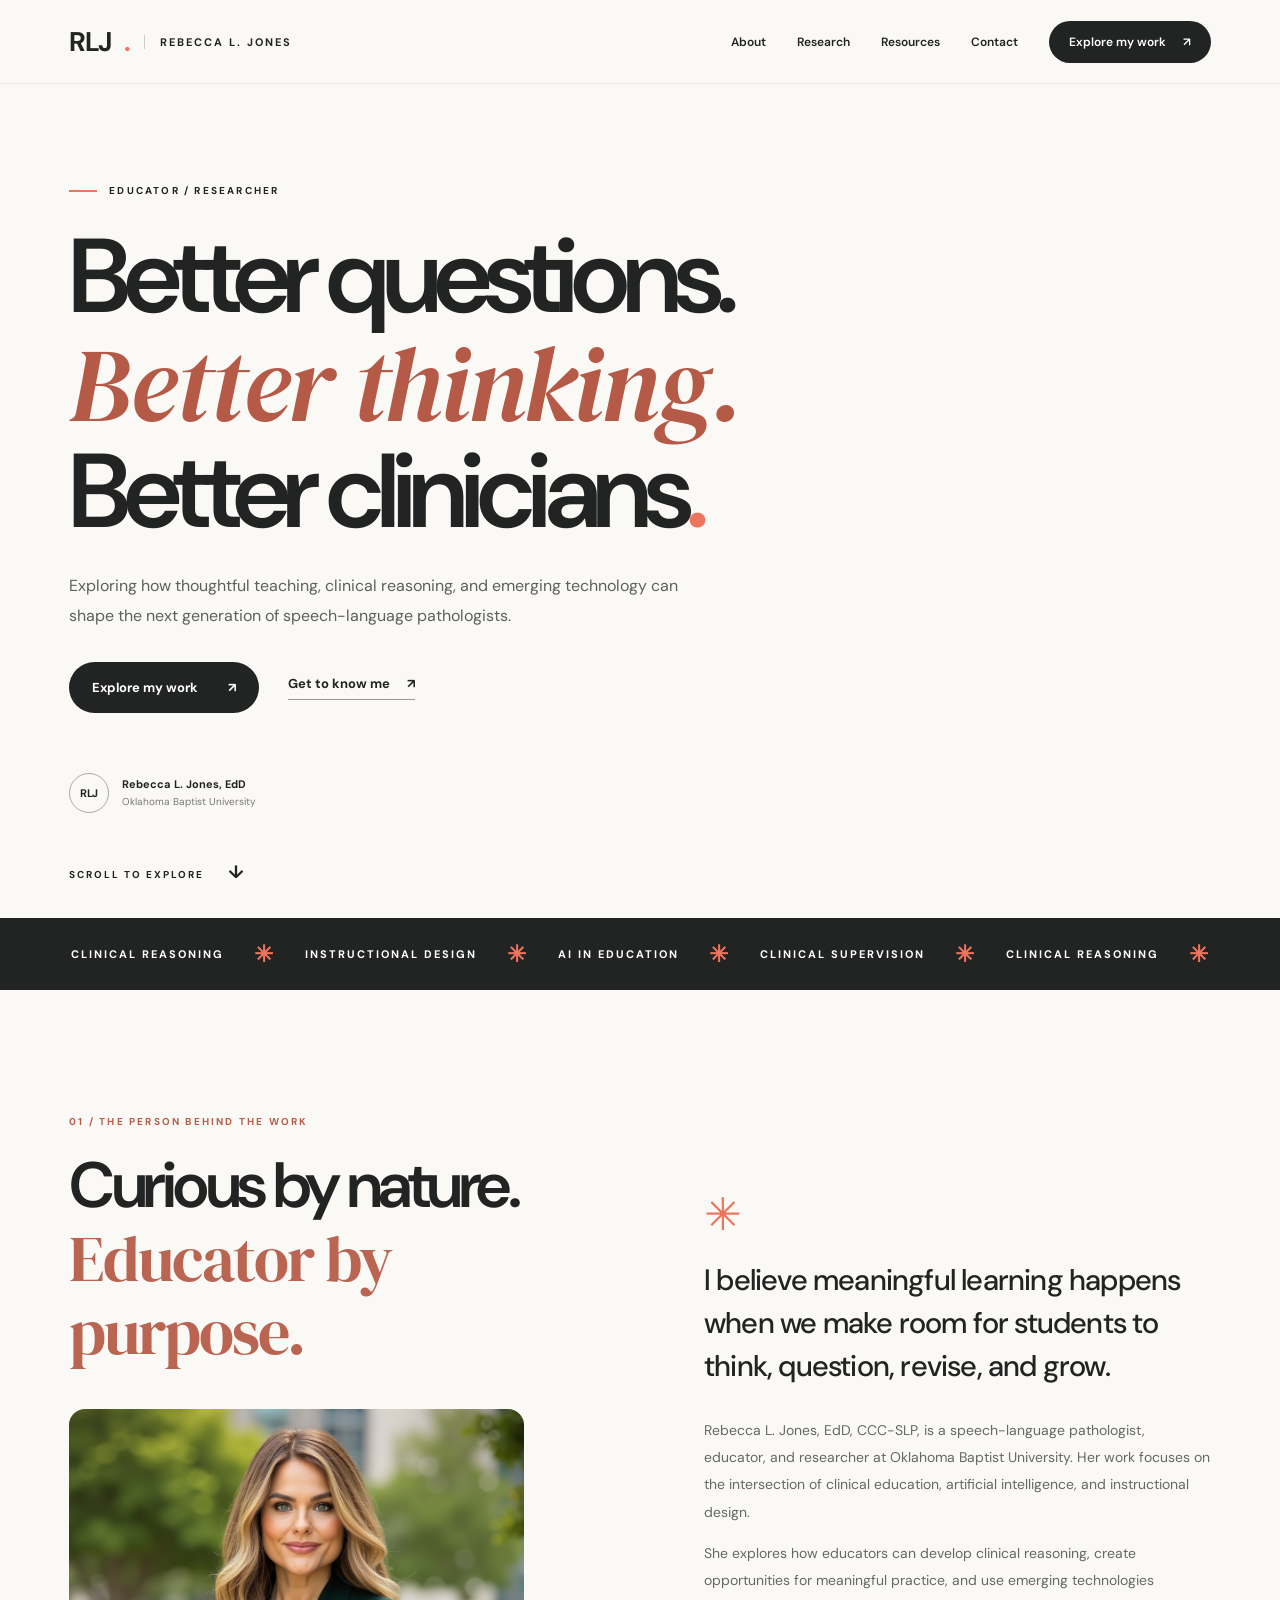
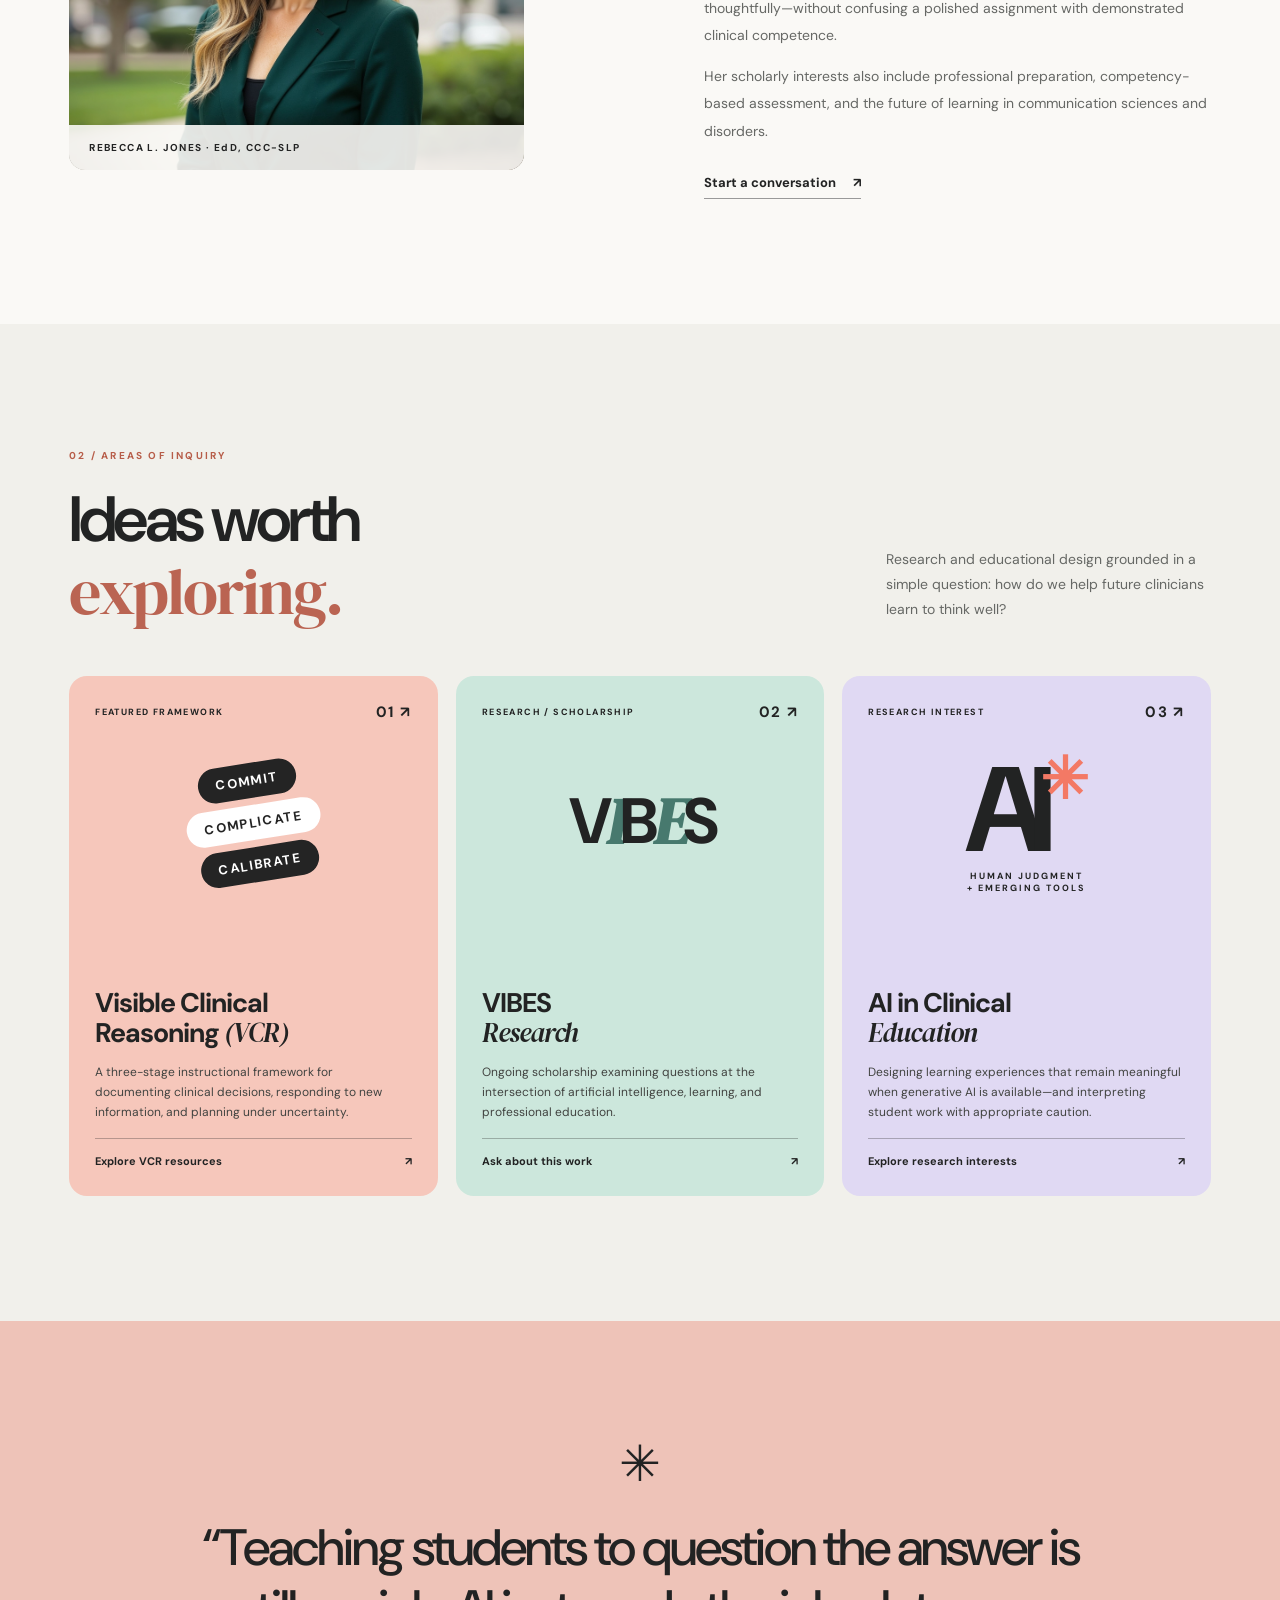
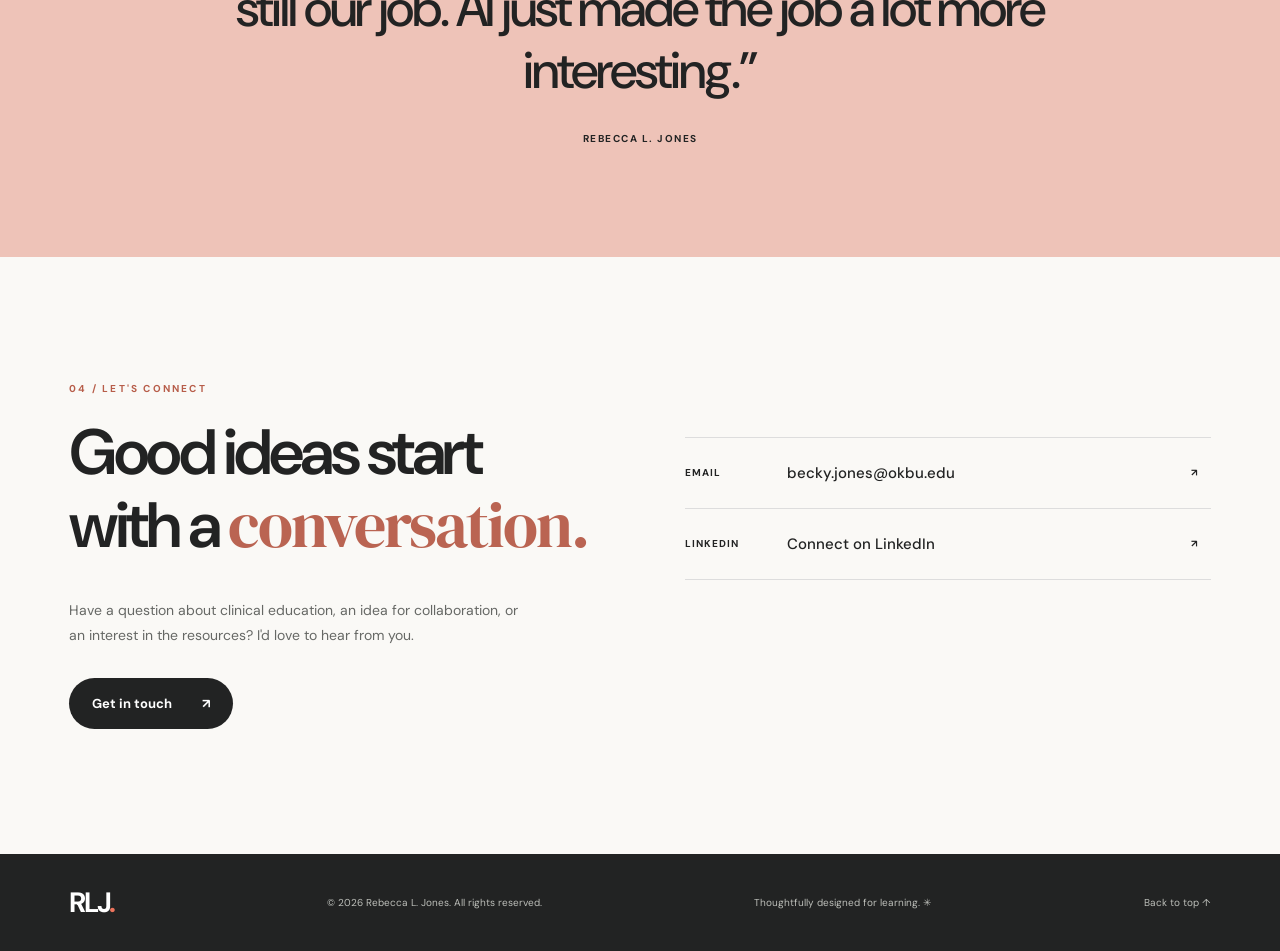
==== commit e2cc6d36: "Add files via upload" ====
--- a/index.html
+++ b/index.html
@@ -4,7 +4,7 @@
 <body><a class="skip" href="#main">Skip to content</a><header class="site-header"><div class="wrap nav"><a aria-label="Rebecca L. Jones home" class="wordmark" href="#home">RLJ<span class="dot">.</span><span class="wordmark-text">REBECCA L. JONES</span></a><button aria-controls="nav-links" aria-expanded="false" aria-label="Toggle navigation" class="menu-toggle"><span></span><span></span></button><nav aria-label="Main navigation" class="nav-links" id="nav-links"><a href="#about">About</a><a href="#work">Research</a><a href="https://forms.cloud.microsoft/Pages/ResponsePage.aspx?id=9Kki5jJnakaftoVFcaOtQwcOqbhn_P5JjFBxo1uDv31URTFYWkZNREI4VE9SRkpHNVNENFFVSjVEUy4u" rel="noopener noreferrer" target="_blank">Resources</a><a href="#contact">Contact</a><a class="nav-pill" href="#work" rel="noopener noreferrer" target="_blank">Explore my work <span aria-hidden="true">↗</span></a></nav></div></header>
 <main id="main"><section class="hero wrap" id="home"><div class="hero-copy"><p class="eyebrow"><span class="eyebrow-line"></span> EDUCATOR / RESEARCHER</p><h1>Better questions.<br/><em>Better thinking.</em><br/>Better clinicians<span class="period">.</span></h1><p class="hero-desc">Exploring how thoughtful teaching, clinical reasoning, and emerging technology can shape the next generation of speech-language pathologists.</p><div class="hero-actions"><a class="btn btn-dark" href="#work">Explore my work <span>↗</span></a><a class="text-link" href="#about">Get to know me <span>↗</span></a></div><div class="hero-meta"><span class="mini-mark">RLJ</span><span>Rebecca L. Jones, EdD<br/><small>Oklahoma Baptist University</small></span></div></div><div class="hero-scroll">SCROLL TO EXPLORE <span>↓</span></div></section>
 <section aria-label="Research themes" class="ticker"><div class="ticker-inner"><span>CLINICAL REASONING</span><b>✳</b><span>INSTRUCTIONAL DESIGN</span><b>✳</b><span>AI IN EDUCATION</span><b>✳</b><span>CLINICAL SUPERVISION</span><b>✳</b><span>CLINICAL REASONING</span><b>✳</b></div></section>
-<section class="section about-section" id="about"><div class="wrap about-grid"><div><p class="section-kicker">01 / THE PERSON BEHIND THE WORK</p><h2>Curious by nature.<br/><span class="serif-italic">Educator by purpose.</span></h2><div class="about-photo"><img alt="Rebecca L. Jones in a dark green blazer, photographed outdoors" decoding="async" height="1118" loading="eager" src="assets/rebecca-jones-outdoor.jpg" width="1408"/><span class="photo-caption">REBECCA L. JONES · EdD, CCC-SLP</span></div></div><div class="about-body"><div class="tiny-spark">✳</div><p class="lead">I believe meaningful learning happens when we make room for students to think, question, revise, and grow.</p><p>Rebecca L. Jones, EdD, CCC-SLP, is a speech-language pathologist, educator, and researcher at Oklahoma Baptist University. Her work focuses on the intersection of clinical education, artificial intelligence, and instructional design.</p><p>She explores how educators can develop clinical reasoning, create opportunities for meaningful practice, and use emerging technologies thoughtfully—without confusing a polished assignment with demonstrated clinical competence.</p><p>Her scholarly interests also include professional preparation, competency-based assessment, and the future of learning in communication sciences and disorders.</p><a class="text-link" href="mailto:becky.jones@okbu.edu">Start a conversation <span>↗</span></a></div></div></section>
+<section class="section about-section" id="about"><div class="wrap about-grid"><div><p class="section-kicker">01 / THE PERSON BEHIND THE WORK</p><h2>Curious by nature.<br/><span class="serif-italic">Educator by purpose.</span></h2><div class="about-photo"><img alt="Rebecca L. Jones in a dark green blazer, photographed outdoors" decoding="async" height="1118" loading="eager" src="[data-uri]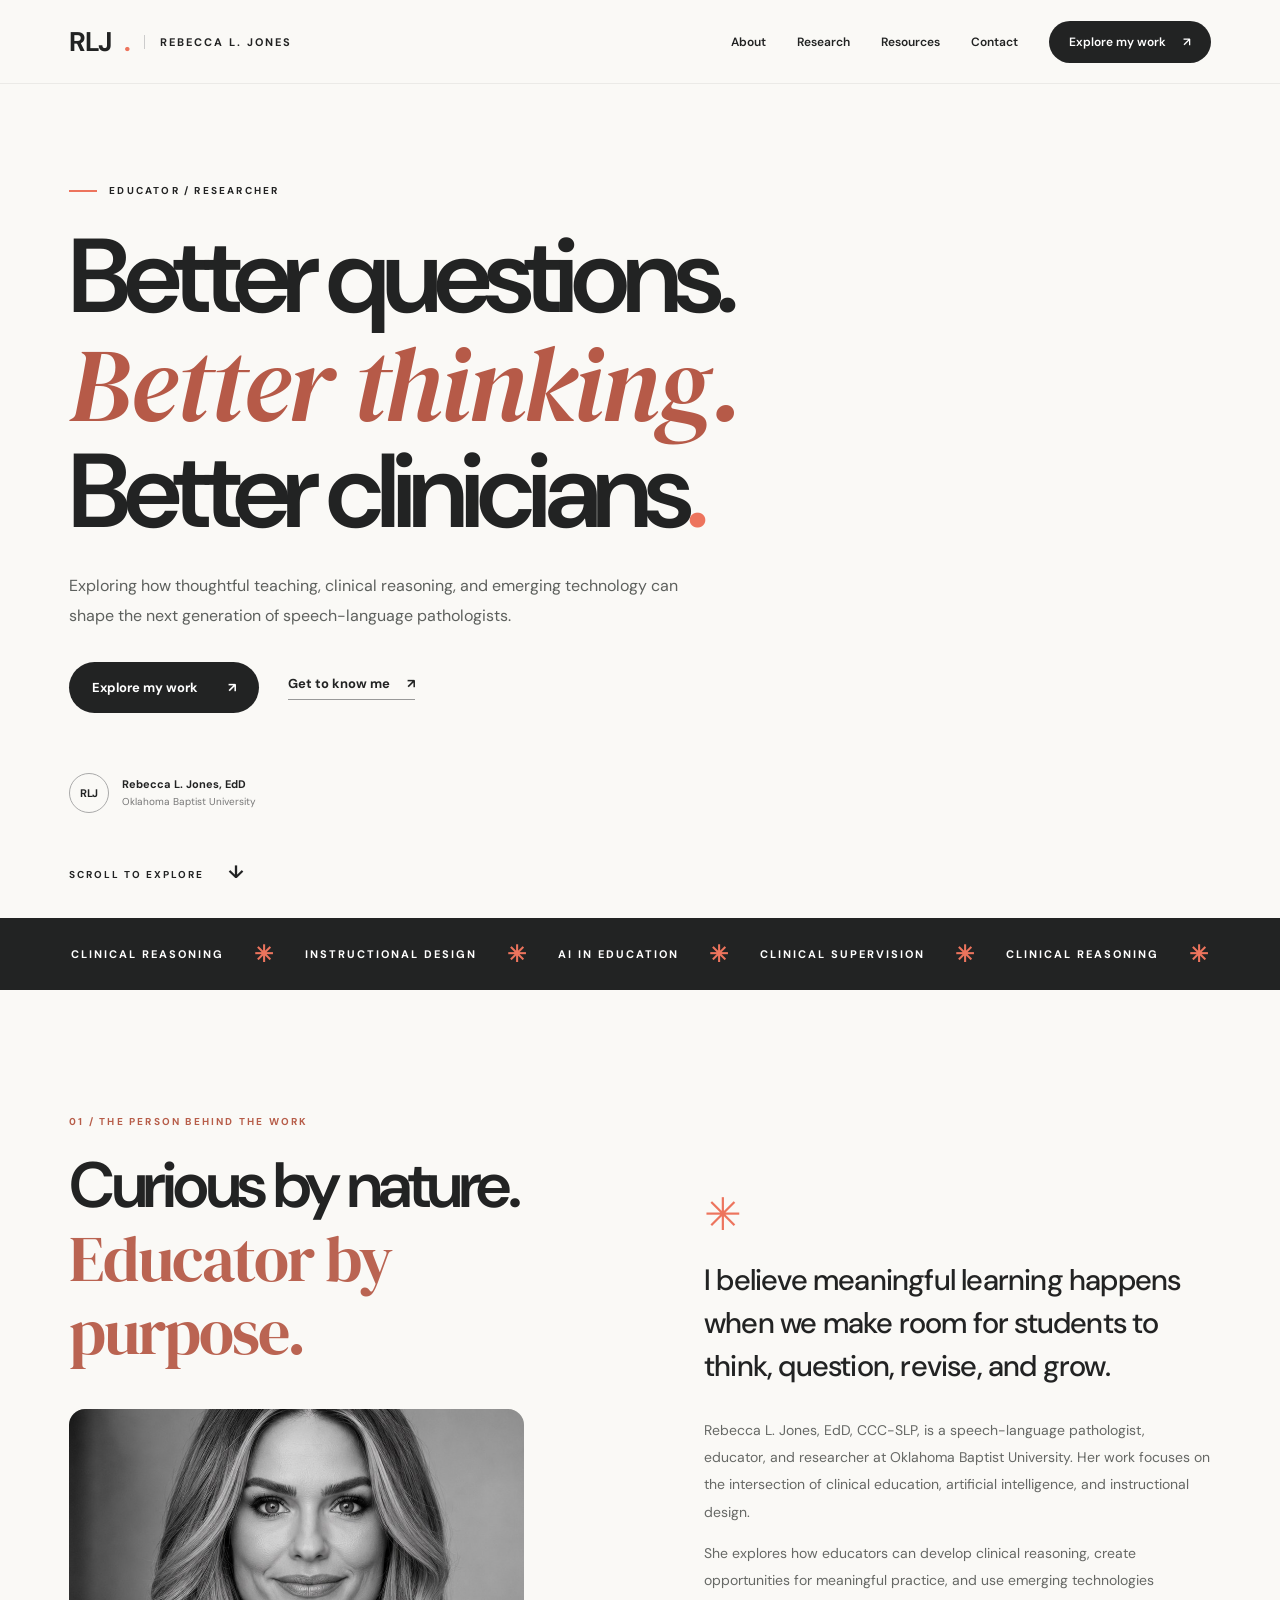
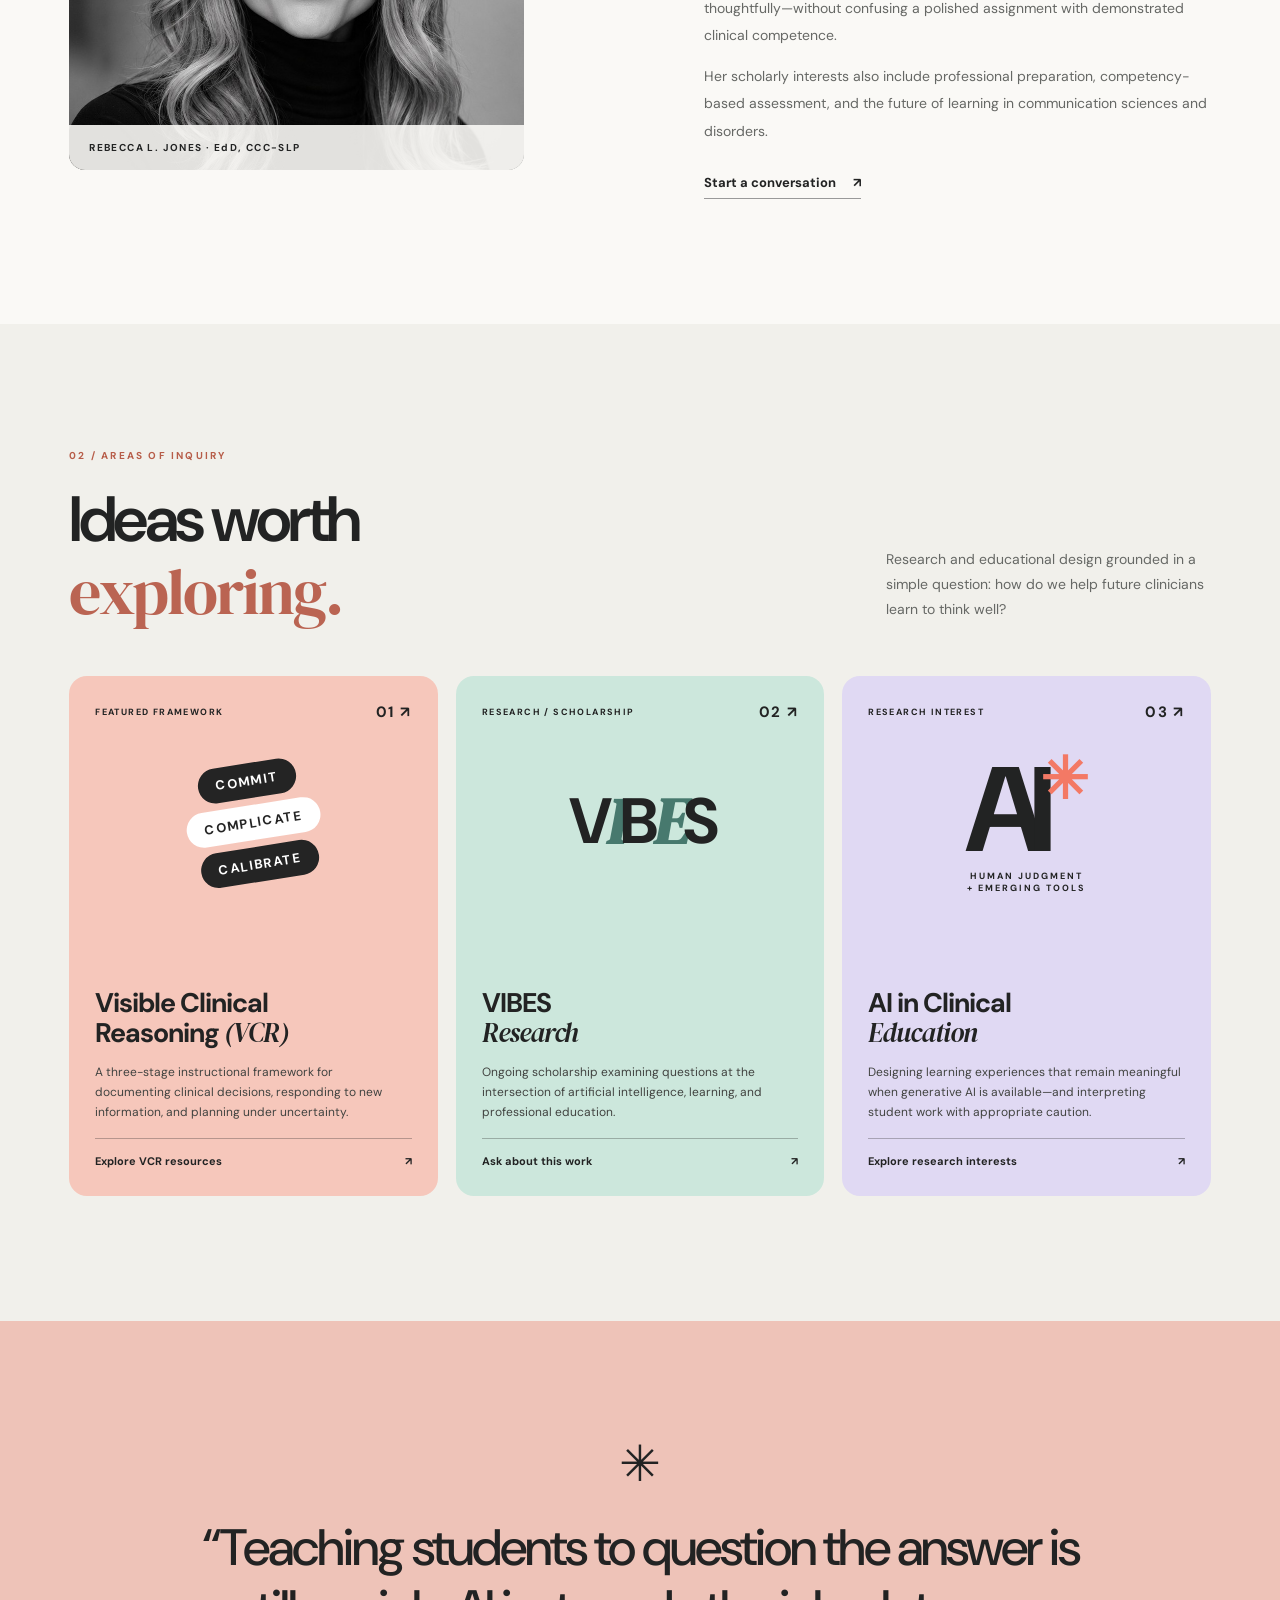
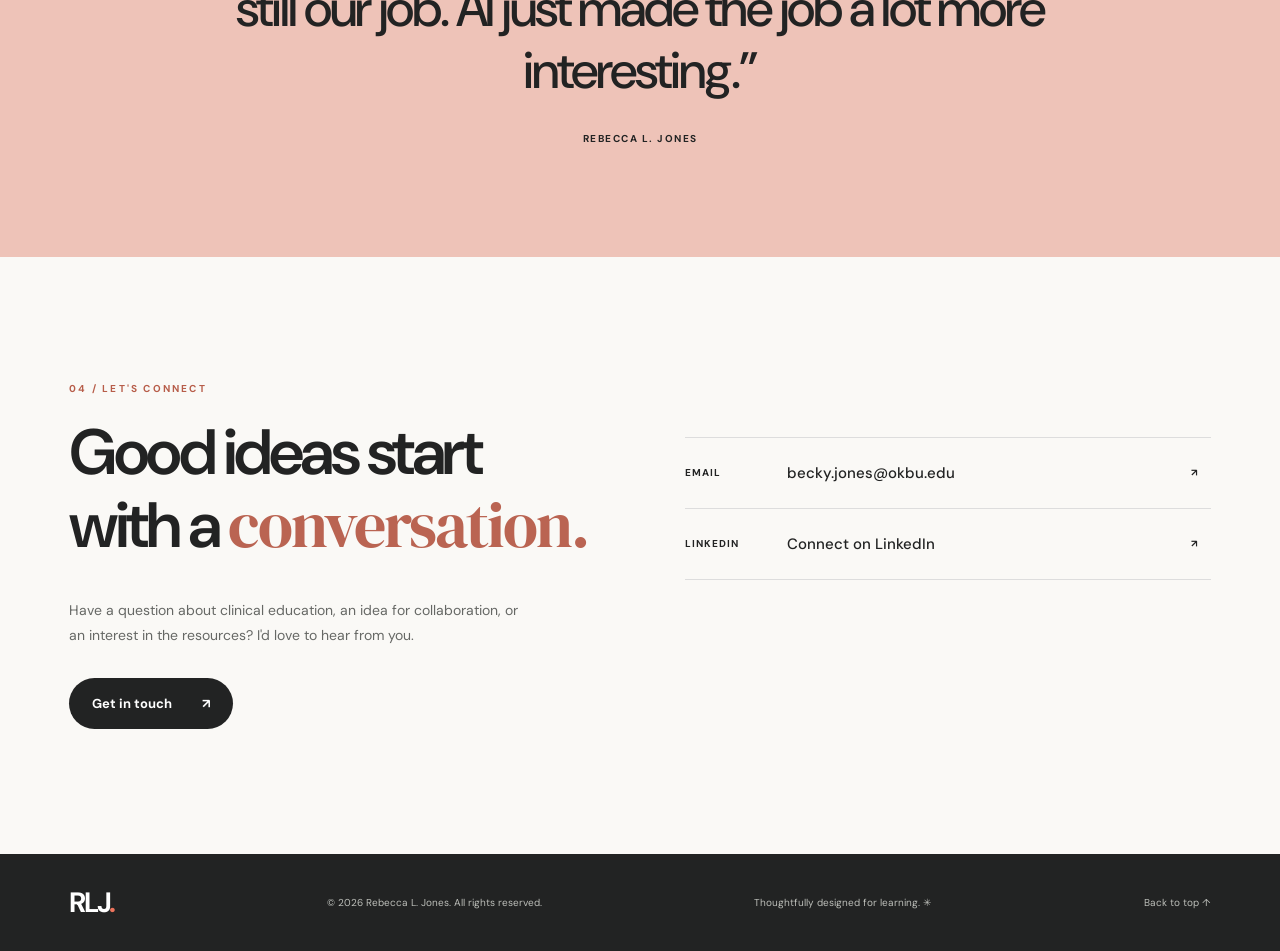
==== commit 4c976416: "Rename index (3).html to index.html" ====
--- a/index.html
+++ b/index.html
@@ -4,7 +4,7 @@
 <body><a class="skip" href="#main">Skip to content</a><header class="site-header"><div class="wrap nav"><a aria-label="Rebecca L. Jones home" class="wordmark" href="#home">RLJ<span class="dot">.</span><span class="wordmark-text">REBECCA L. JONES</span></a><button aria-controls="nav-links" aria-expanded="false" aria-label="Toggle navigation" class="menu-toggle"><span></span><span></span></button><nav aria-label="Main navigation" class="nav-links" id="nav-links"><a href="#about">About</a><a href="#work">Research</a><a href="https://forms.cloud.microsoft/Pages/ResponsePage.aspx?id=9Kki5jJnakaftoVFcaOtQwcOqbhn_P5JjFBxo1uDv31URTFYWkZNREI4VE9SRkpHNVNENFFVSjVEUy4u" rel="noopener noreferrer" target="_blank">Resources</a><a href="#contact">Contact</a><a class="nav-pill" href="#work" rel="noopener noreferrer" target="_blank">Explore my work <span aria-hidden="true">↗</span></a></nav></div></header>
 <main id="main"><section class="hero wrap" id="home"><div class="hero-copy"><p class="eyebrow"><span class="eyebrow-line"></span> EDUCATOR / RESEARCHER</p><h1>Better questions.<br/><em>Better thinking.</em><br/>Better clinicians<span class="period">.</span></h1><p class="hero-desc">Exploring how thoughtful teaching, clinical reasoning, and emerging technology can shape the next generation of speech-language pathologists.</p><div class="hero-actions"><a class="btn btn-dark" href="#work">Explore my work <span>↗</span></a><a class="text-link" href="#about">Get to know me <span>↗</span></a></div><div class="hero-meta"><span class="mini-mark">RLJ</span><span>Rebecca L. Jones, EdD<br/><small>Oklahoma Baptist University</small></span></div></div><div class="hero-scroll">SCROLL TO EXPLORE <span>↓</span></div></section>
 <section aria-label="Research themes" class="ticker"><div class="ticker-inner"><span>CLINICAL REASONING</span><b>✳</b><span>INSTRUCTIONAL DESIGN</span><b>✳</b><span>AI IN EDUCATION</span><b>✳</b><span>CLINICAL SUPERVISION</span><b>✳</b><span>CLINICAL REASONING</span><b>✳</b></div></section>
-<section class="section about-section" id="about"><div class="wrap about-grid"><div><p class="section-kicker">01 / THE PERSON BEHIND THE WORK</p><h2>Curious by nature.<br/><span class="serif-italic">Educator by purpose.</span></h2><div class="about-photo"><img alt="Rebecca L. Jones in a dark green blazer, photographed outdoors" decoding="async" height="1118" loading="eager" src="[data-uri]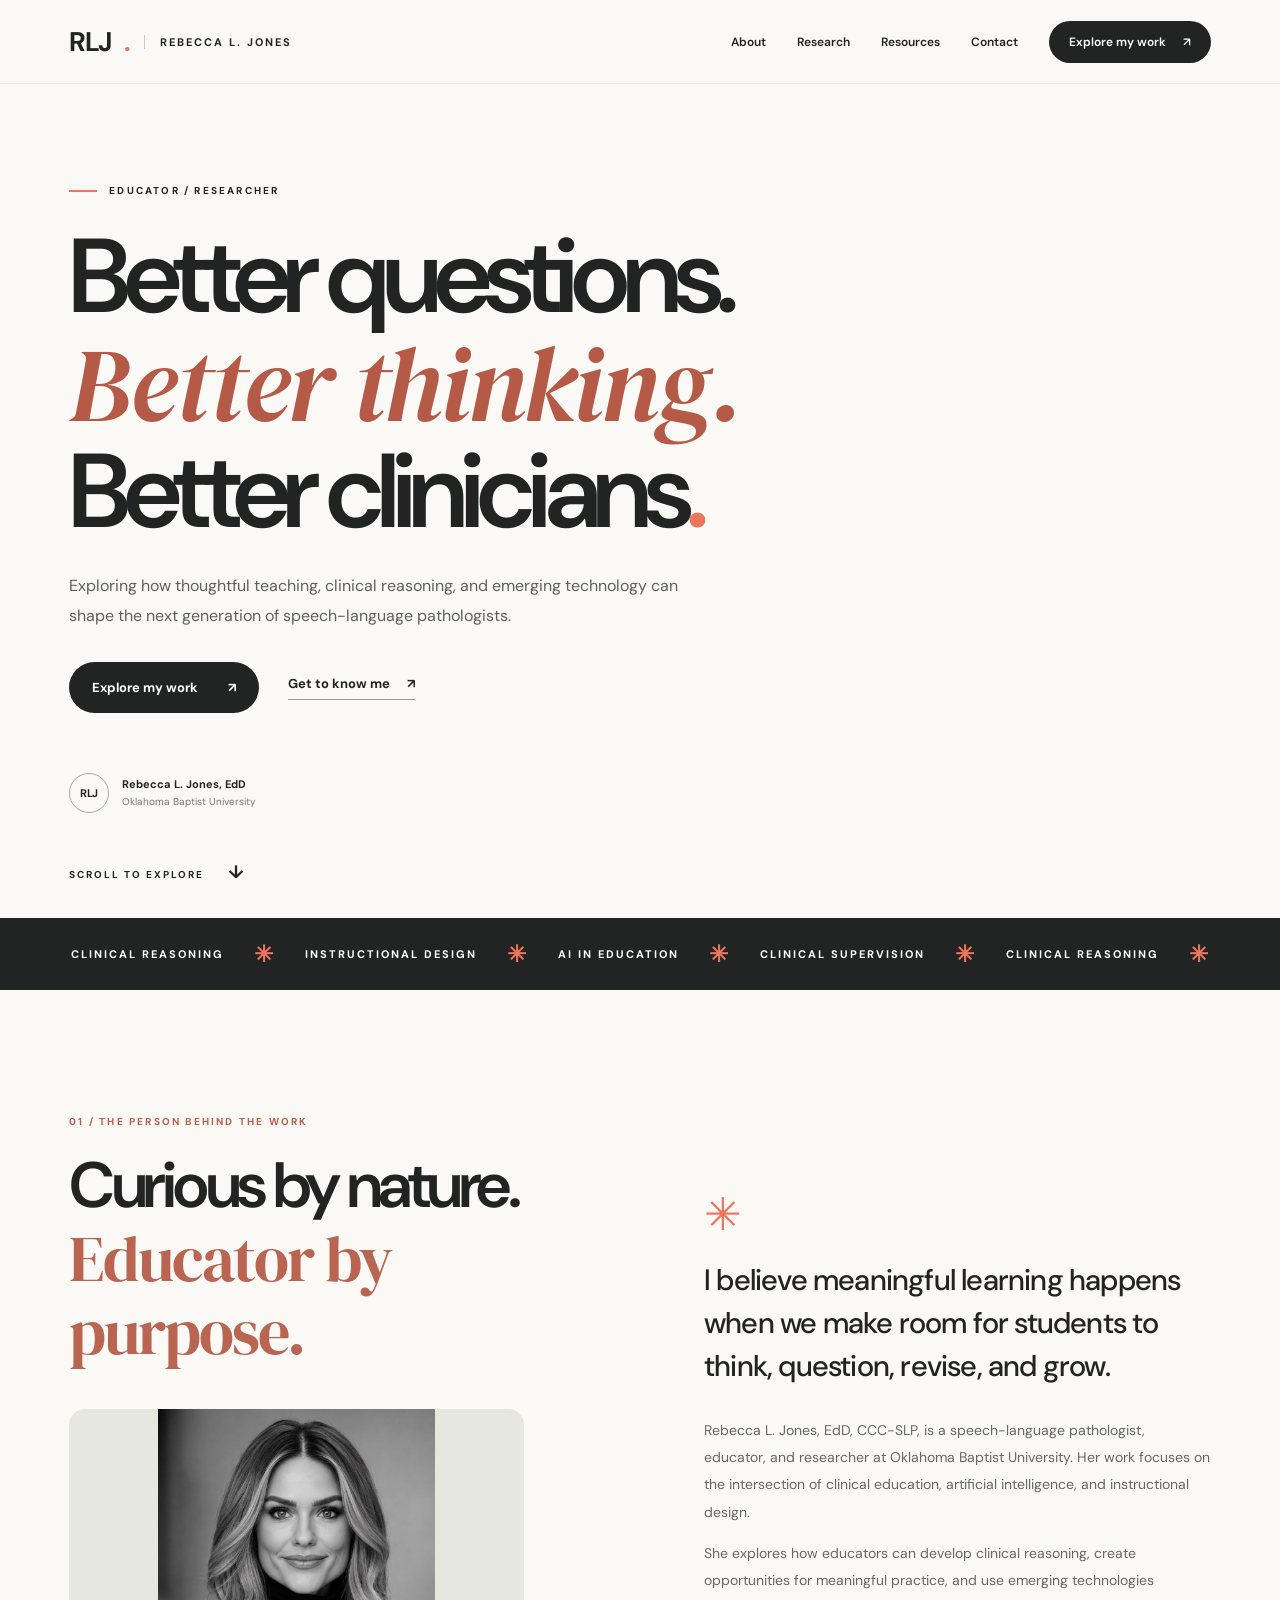
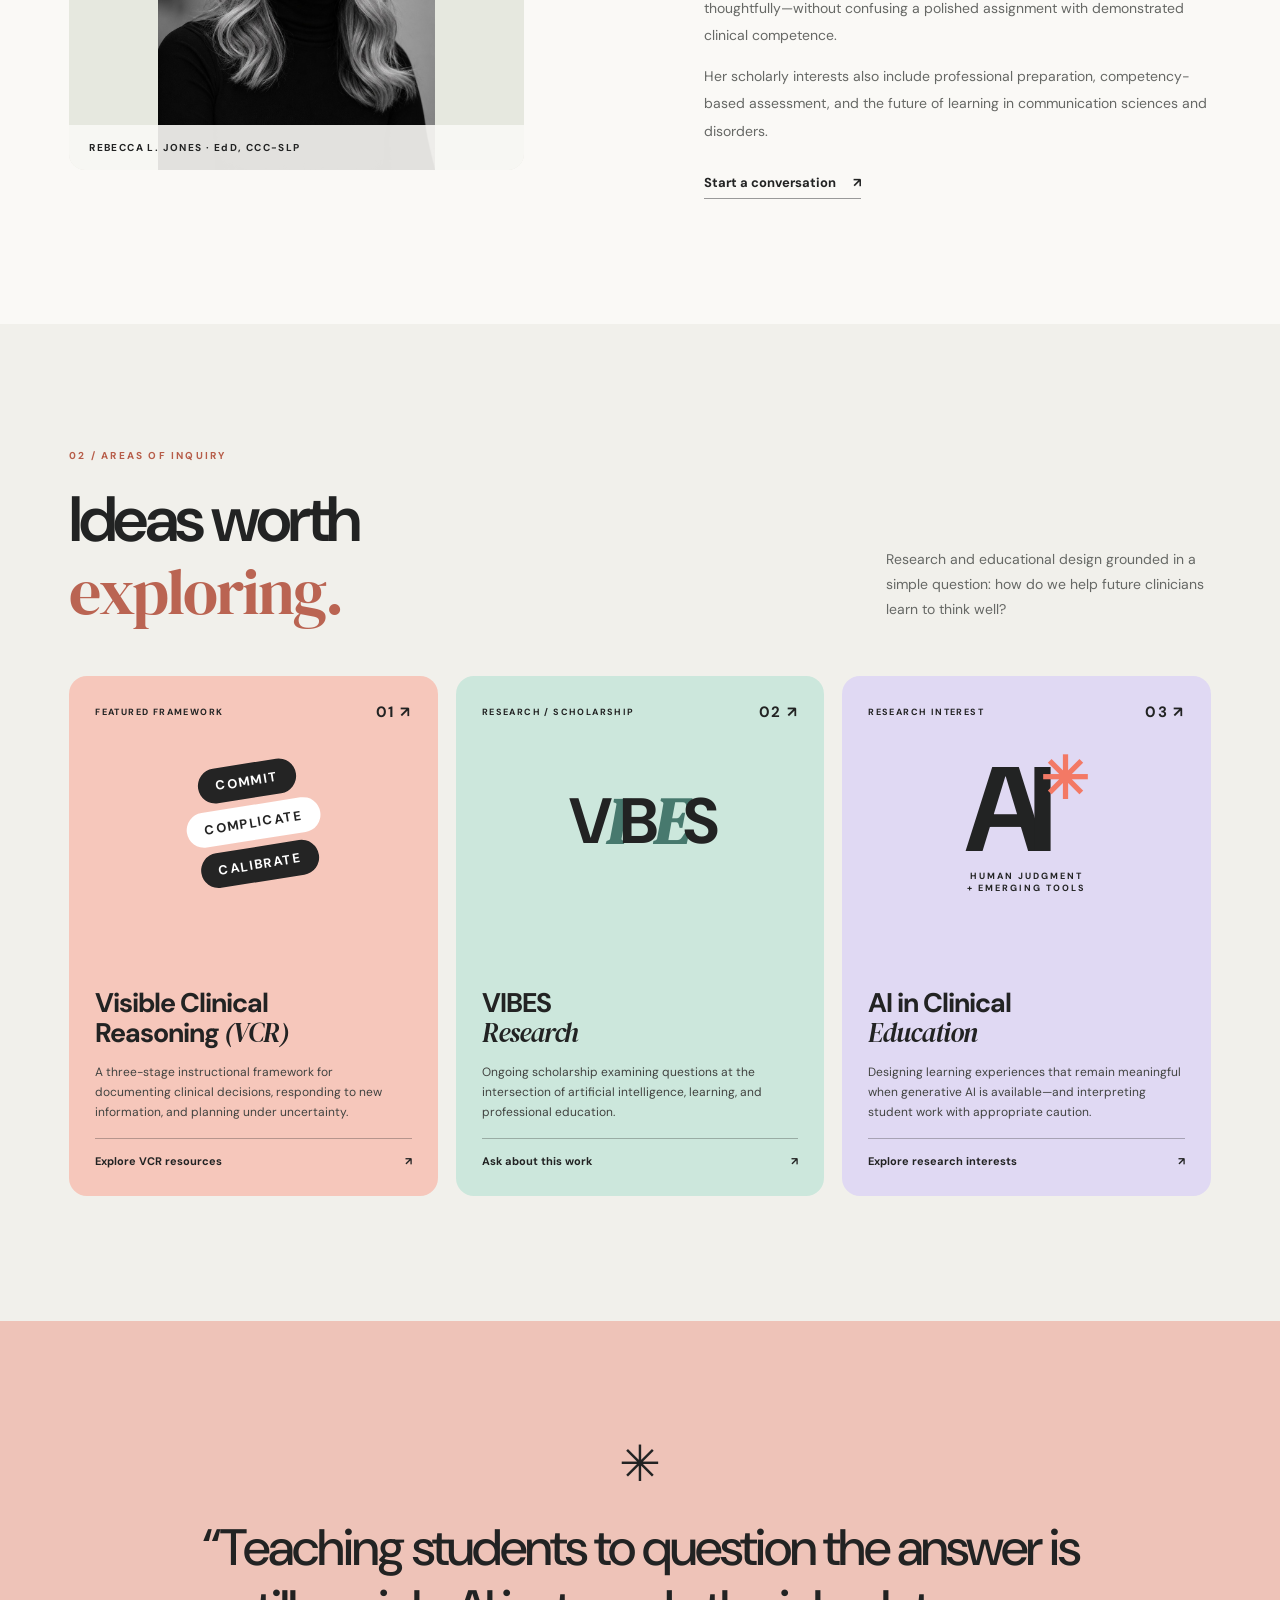
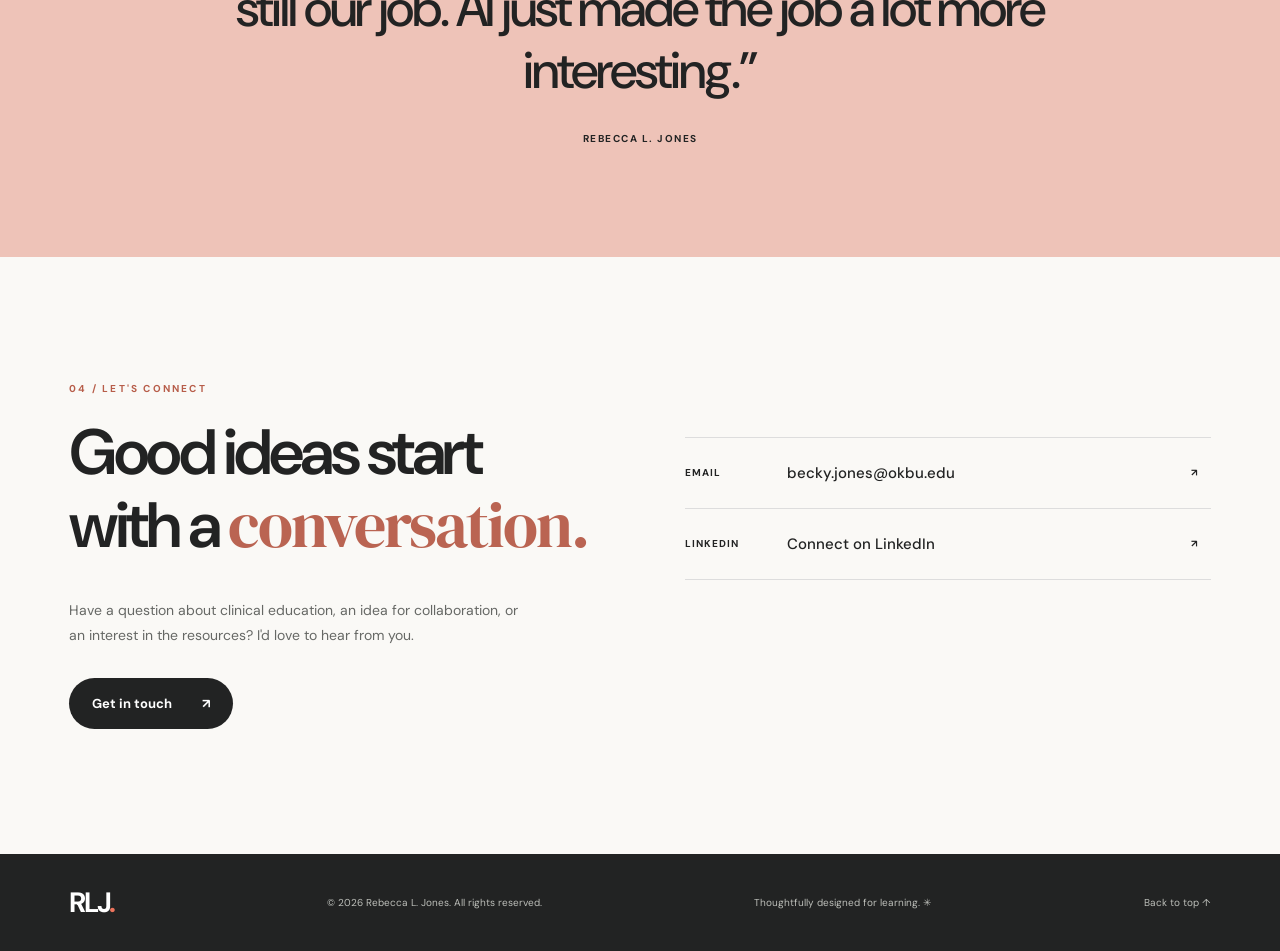
==== commit 6b626551: "Rename index (4).html to index.html" ====
--- a/index.html
+++ b/index.html
@@ -4,9 +4,7 @@
 <body><a class="skip" href="#main">Skip to content</a><header class="site-header"><div class="wrap nav"><a aria-label="Rebecca L. Jones home" class="wordmark" href="#home">RLJ<span class="dot">.</span><span class="wordmark-text">REBECCA L. JONES</span></a><button aria-controls="nav-links" aria-expanded="false" aria-label="Toggle navigation" class="menu-toggle"><span></span><span></span></button><nav aria-label="Main navigation" class="nav-links" id="nav-links"><a href="#about">About</a><a href="#work">Research</a><a href="https://forms.cloud.microsoft/Pages/ResponsePage.aspx?id=9Kki5jJnakaftoVFcaOtQwcOqbhn_P5JjFBxo1uDv31URTFYWkZNREI4VE9SRkpHNVNENFFVSjVEUy4u" rel="noopener noreferrer" target="_blank">Resources</a><a href="#contact">Contact</a><a class="nav-pill" href="#work" rel="noopener noreferrer" target="_blank">Explore my work <span aria-hidden="true">↗</span></a></nav></div></header>
 <main id="main"><section class="hero wrap" id="home"><div class="hero-copy"><p class="eyebrow"><span class="eyebrow-line"></span> EDUCATOR / RESEARCHER</p><h1>Better questions.<br/><em>Better thinking.</em><br/>Better clinicians<span class="period">.</span></h1><p class="hero-desc">Exploring how thoughtful teaching, clinical reasoning, and emerging technology can shape the next generation of speech-language pathologists.</p><div class="hero-actions"><a class="btn btn-dark" href="#work">Explore my work <span>↗</span></a><a class="text-link" href="#about">Get to know me <span>↗</span></a></div><div class="hero-meta"><span class="mini-mark">RLJ</span><span>Rebecca L. Jones, EdD<br/><small>Oklahoma Baptist University</small></span></div></div><div class="hero-scroll">SCROLL TO EXPLORE <span>↓</span></div></section>
 <section aria-label="Research themes" class="ticker"><div class="ticker-inner"><span>CLINICAL REASONING</span><b>✳</b><span>INSTRUCTIONAL DESIGN</span><b>✳</b><span>AI IN EDUCATION</span><b>✳</b><span>CLINICAL SUPERVISION</span><b>✳</b><span>CLINICAL REASONING</span><b>✳</b></div></section>
-<section class="section about-section" id="about"><div class="wrap about-grid"><div><p class="section-kicker">01 / THE PERSON BEHIND THE WORK</p><h2>Curious by nature.<br/><span class="serif-italic">Educator by purpose.</span></h2><div class="about-photo"><img alt="Black-and-white professional portrait of Rebecca L. Jones" decoding="async" height="1162" loading="eager" src="[data-uri]" width="892"/><span class="photo-caption">REBECCA L. JONES · EdD, CCC-SLP</span></div></div><div class="about-body"><div class="tiny-spark">✳</div><p class="lead">I believe meaningful learning happens when we make room for students to think, question, revise, and grow.</p><p>Rebecca L. Jones, EdD, CCC-SLP, is a speech-language pathologist, educator, and researcher at Oklahoma Baptist University. Her work focuses on the intersection of clinical education, artificial intelligence, and instructional design.</p><p>She explores how educators can develop clinical reasoning, create opportunities for meaningful practice, and use emerging technologies thoughtfully—without confusing a polished assignment with demonstrated clinical competence.</p><p>Her scholarly interests also include professional preparation, competency-based assessment, and the future of learning in communication sciences and disorders.</p><a class="text-link" href="mailto:becky.jones@okbu.edu">Start a conversation <span>↗</span></a></div></div></section>
+<section class="section about-section" id="about"><div class="wrap about-grid"><div><p class="section-kicker">01 / THE PERSON BEHIND THE WORK</p><h2>Curious by nature.<br/><span class="serif-italic">Educator by purpose.</span></h2><div class="about-photo"><img alt="Black-and-white professional portrait of Rebecca L. Jones" decoding="async" height="1162" loading="eager" src="[data-uri]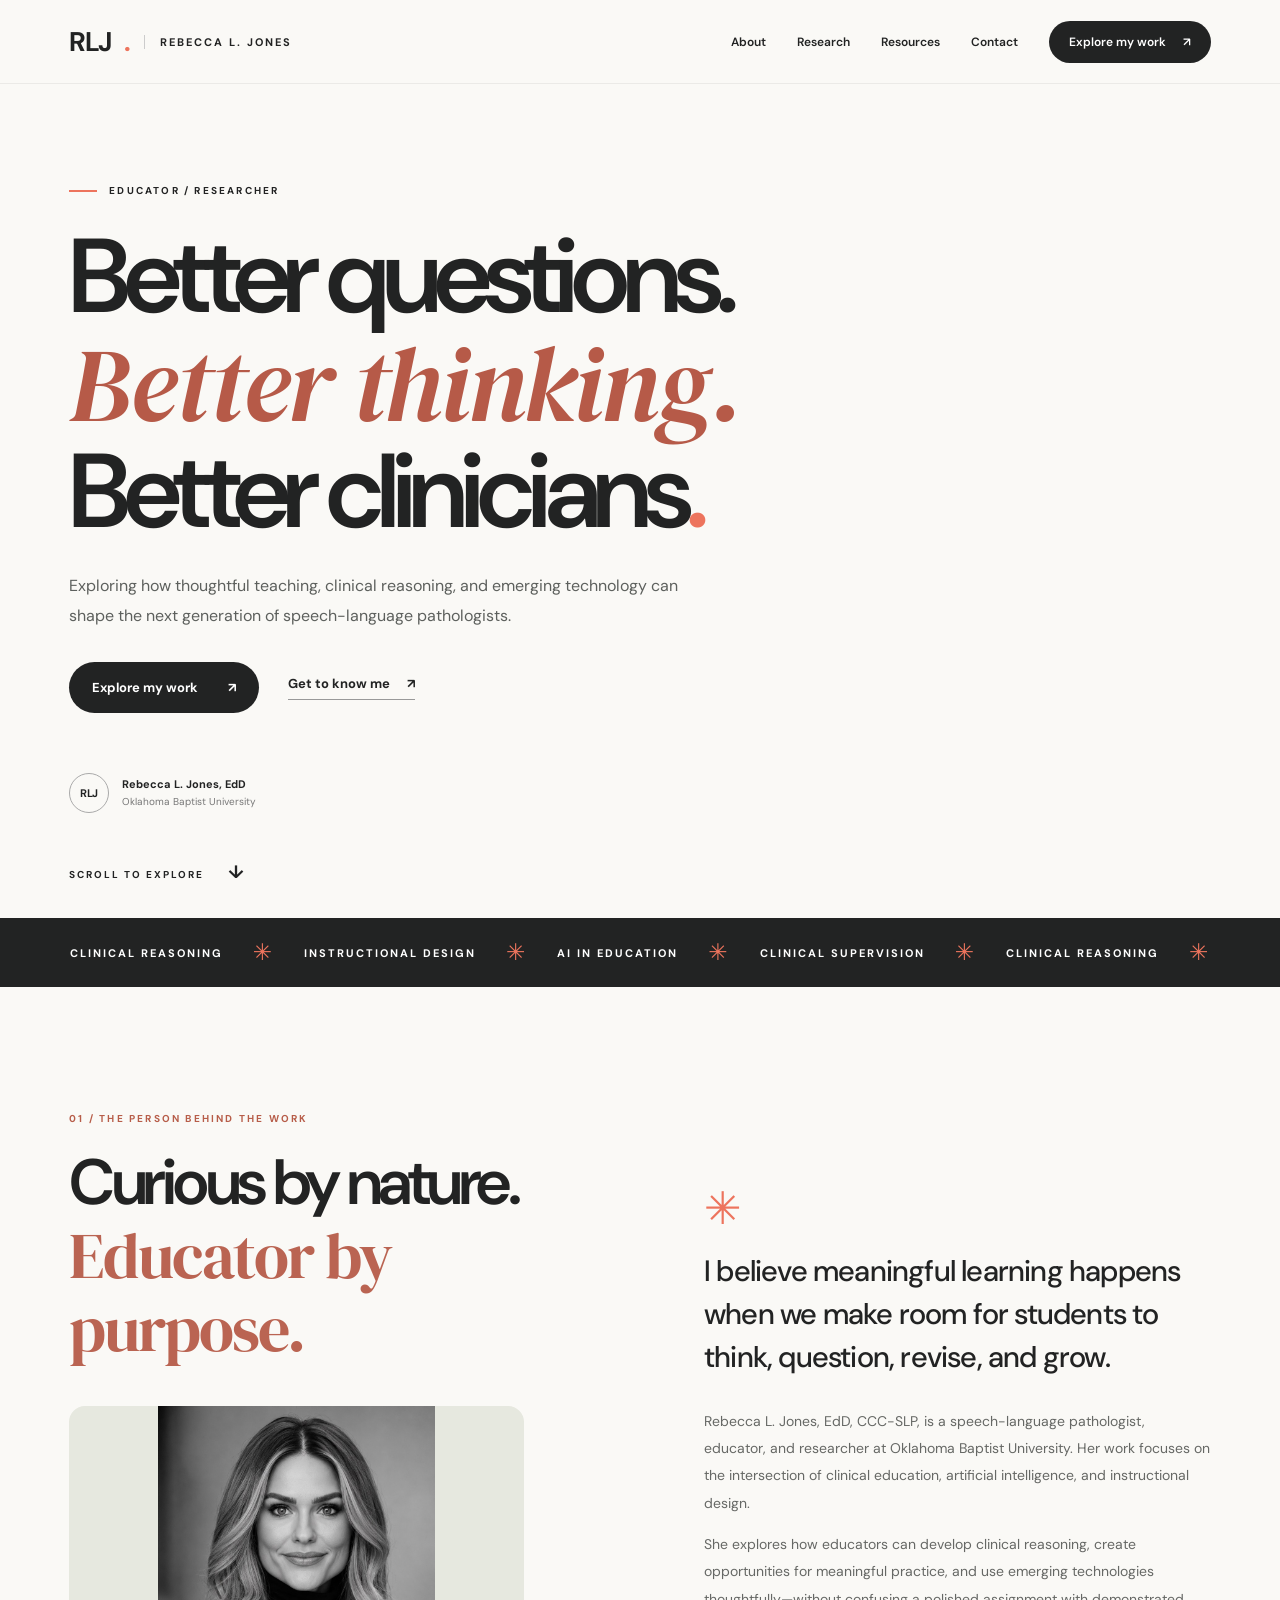
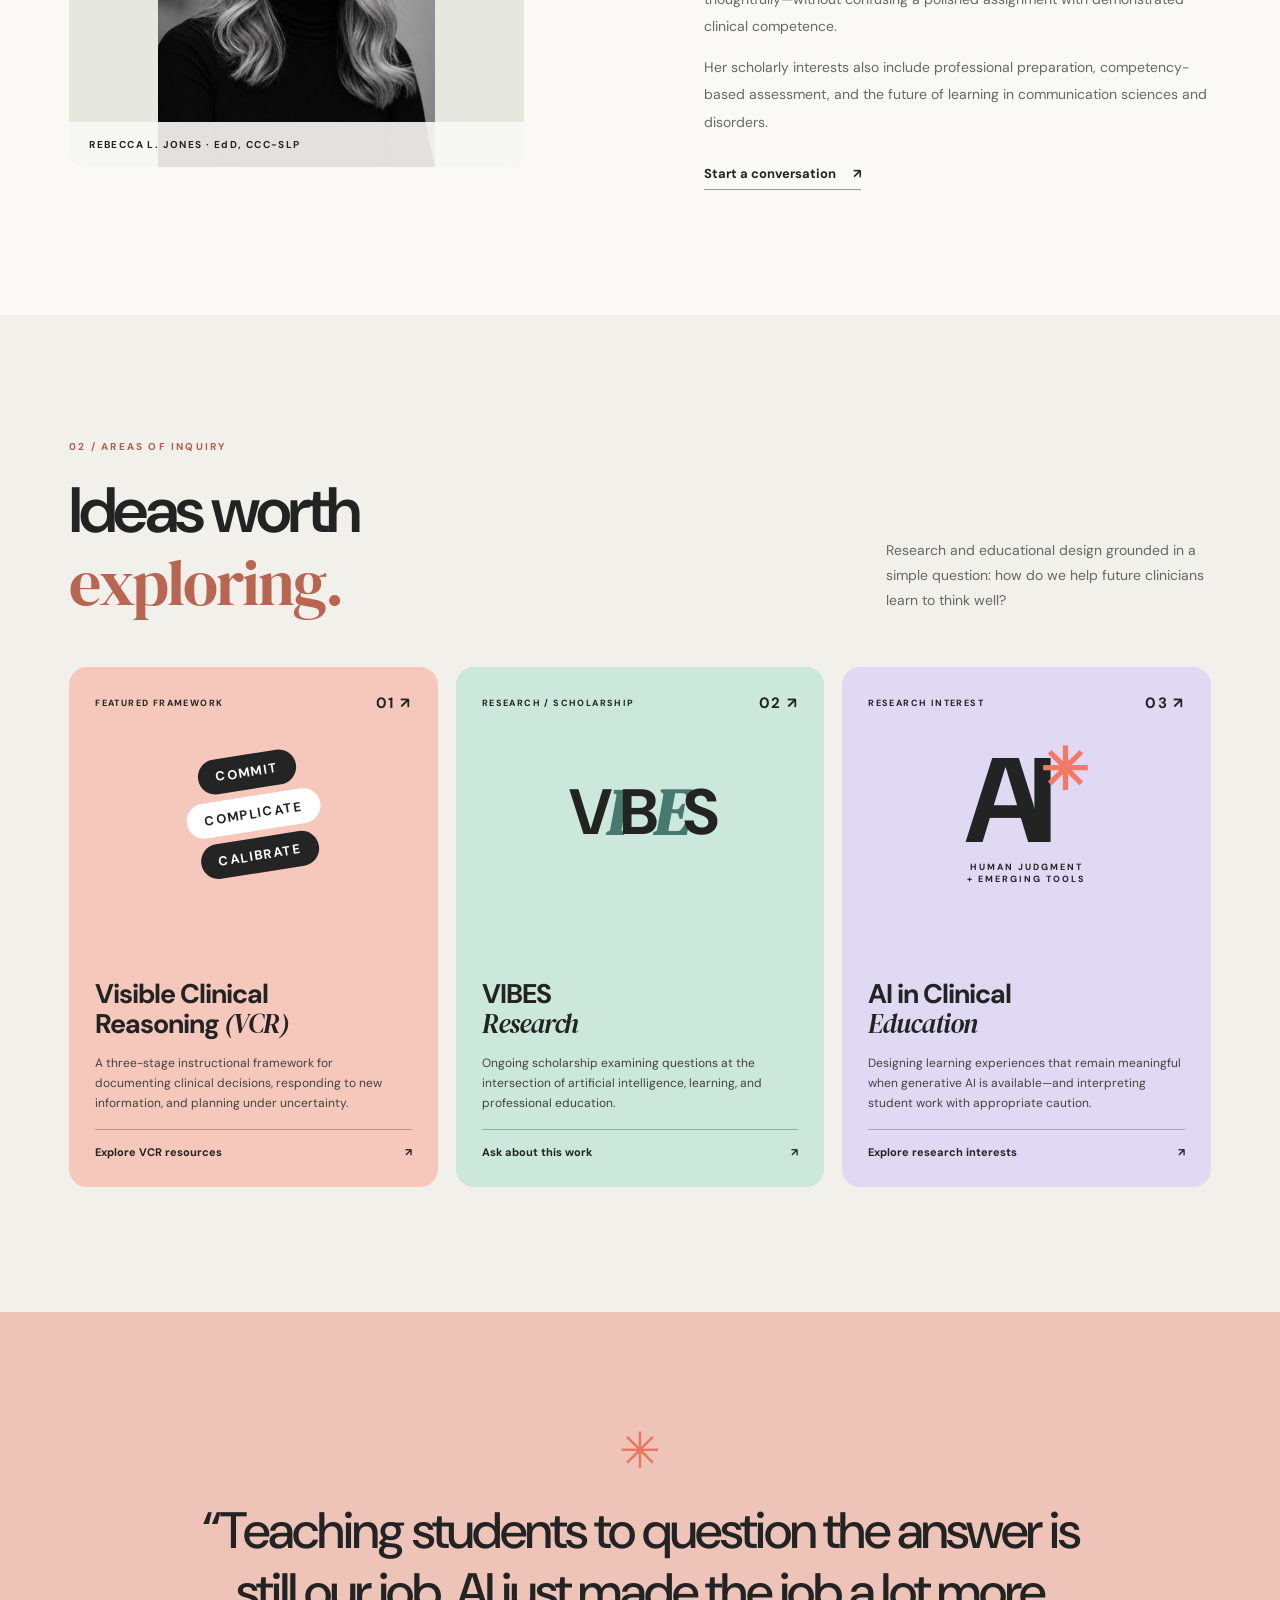
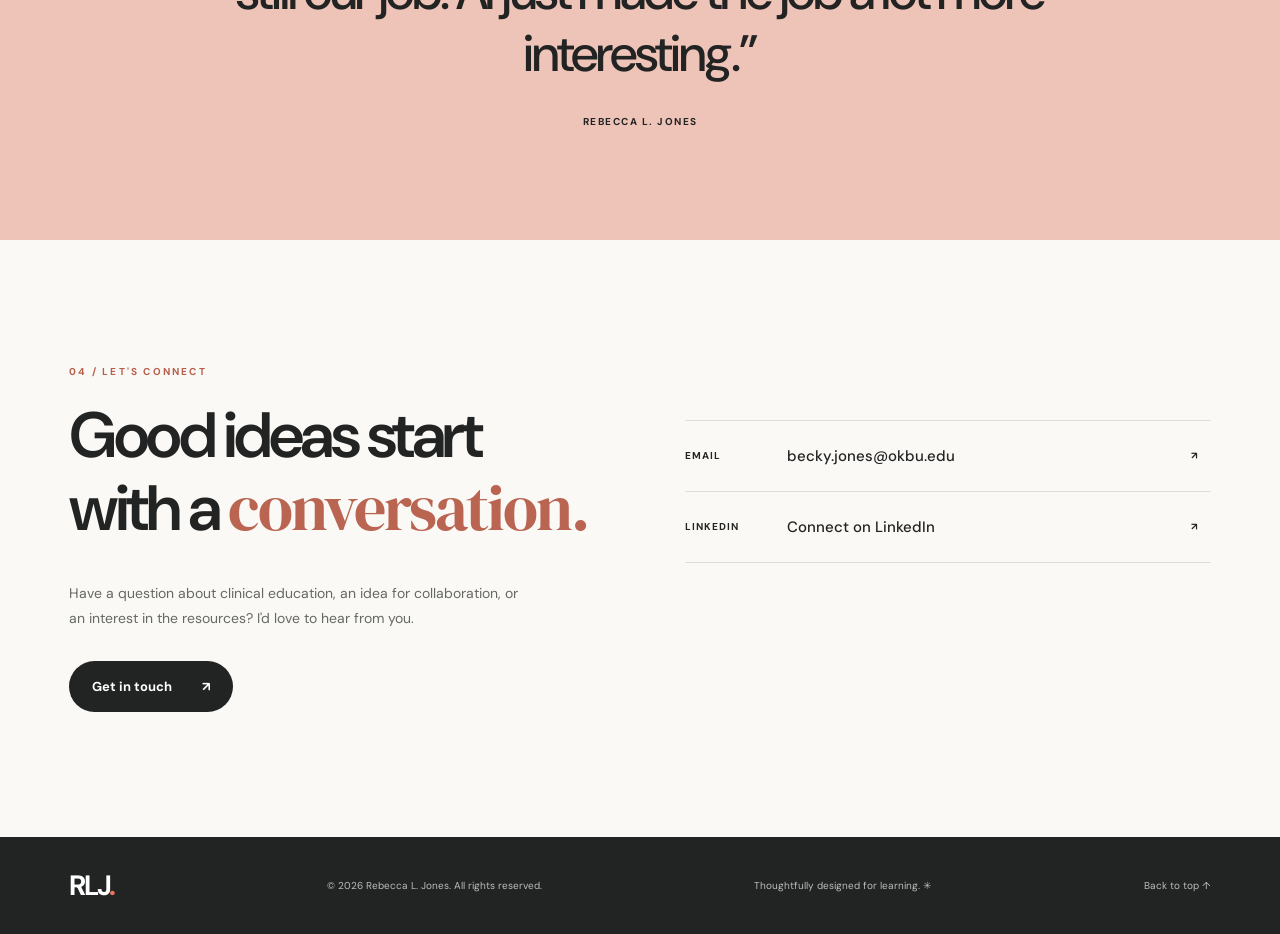
==== commit 8421081c: "Rename index (5).html to index.html" ====
--- a/index.html
+++ b/index.html
@@ -1,10 +1,12 @@
 <!DOCTYPE html>
 
-<html lang="en"><head><meta charset="utf-8"/><meta content="width=device-width,initial-scale=1" name="viewport"/><meta content="#faf9f6" name="theme-color"/><meta content="Rebecca L. Jones, EdD, CCC-SLP — speech-language pathology educator and researcher exploring clinical reasoning, AI, and evidence-informed professional education." name="description"/><meta content="Rebecca L. Jones | Clinical Education &amp; Research" property="og:title"/><meta content="Research, teaching resources, and tools for making clinical reasoning visible." property="og:description"/><meta content="website" property="og:type"/><title>Rebecca L. Jones, EdD | Clinical Education &amp; Research</title><link href="assets/favicon.svg" rel="icon" type="image/svg+xml"/><link href="styles.css" rel="stylesheet"/></head>
+<html lang="en"><head><meta charset="utf-8"/><meta content="width=device-width,initial-scale=1" name="viewport"/><meta content="#faf9f6" name="theme-color"/><meta content="Rebecca L. Jones, EdD, CCC-SLP — speech-language pathology educator and researcher exploring clinical reasoning, AI, and evidence-informed professional education." name="description"/><meta content="Rebecca L. Jones | Clinical Education &amp; Research" property="og:title"/><meta content="Research, teaching resources, and tools for making clinical reasoning visible." property="og:description"/><meta content="website" property="og:type"/><title>Rebecca L. Jones, EdD | Clinical Education &amp; Research</title><link href="assets/favicon.svg" rel="icon" type="image/svg+xml"/><link href="styles.css" rel="stylesheet"/><style id="mobile-asterisk-color-fix">/* Keep decorative asterisks coral instead of platform-colored emoji. */
+.ticker b, .tiny-spark, .quote-star, .star { color: #ed745d !important; font-family: Arial, "DejaVu Sans", sans-serif; font-variant-emoji: text; }
+</style></head>
 <body><a class="skip" href="#main">Skip to content</a><header class="site-header"><div class="wrap nav"><a aria-label="Rebecca L. Jones home" class="wordmark" href="#home">RLJ<span class="dot">.</span><span class="wordmark-text">REBECCA L. JONES</span></a><button aria-controls="nav-links" aria-expanded="false" aria-label="Toggle navigation" class="menu-toggle"><span></span><span></span></button><nav aria-label="Main navigation" class="nav-links" id="nav-links"><a href="#about">About</a><a href="#work">Research</a><a href="https://forms.cloud.microsoft/Pages/ResponsePage.aspx?id=9Kki5jJnakaftoVFcaOtQwcOqbhn_P5JjFBxo1uDv31URTFYWkZNREI4VE9SRkpHNVNENFFVSjVEUy4u" rel="noopener noreferrer" target="_blank">Resources</a><a href="#contact">Contact</a><a class="nav-pill" href="#work" rel="noopener noreferrer" target="_blank">Explore my work <span aria-hidden="true">↗</span></a></nav></div></header>
 <main id="main"><section class="hero wrap" id="home"><div class="hero-copy"><p class="eyebrow"><span class="eyebrow-line"></span> EDUCATOR / RESEARCHER</p><h1>Better questions.<br/><em>Better thinking.</em><br/>Better clinicians<span class="period">.</span></h1><p class="hero-desc">Exploring how thoughtful teaching, clinical reasoning, and emerging technology can shape the next generation of speech-language pathologists.</p><div class="hero-actions"><a class="btn btn-dark" href="#work">Explore my work <span>↗</span></a><a class="text-link" href="#about">Get to know me <span>↗</span></a></div><div class="hero-meta"><span class="mini-mark">RLJ</span><span>Rebecca L. Jones, EdD<br/><small>Oklahoma Baptist University</small></span></div></div><div class="hero-scroll">SCROLL TO EXPLORE <span>↓</span></div></section>
-<section aria-label="Research themes" class="ticker"><div class="ticker-inner"><span>CLINICAL REASONING</span><b>✳</b><span>INSTRUCTIONAL DESIGN</span><b>✳</b><span>AI IN EDUCATION</span><b>✳</b><span>CLINICAL SUPERVISION</span><b>✳</b><span>CLINICAL REASONING</span><b>✳</b></div></section>
-<section class="section about-section" id="about"><div class="wrap about-grid"><div><p class="section-kicker">01 / THE PERSON BEHIND THE WORK</p><h2>Curious by nature.<br/><span class="serif-italic">Educator by purpose.</span></h2><div class="about-photo"><img alt="Black-and-white professional portrait of Rebecca L. Jones" decoding="async" height="1162" loading="eager" src="[data-uri]" style="width:100%;height:auto;object-fit:contain;object-position:center;" width="892"/><span class="photo-caption">REBECCA L. JONES · EdD, CCC-SLP</span></div></div><div class="about-body"><div class="tiny-spark">✳</div><p class="lead">I believe meaningful learning happens when we make room for students to think, question, revise, and grow.</p><p>Rebecca L. Jones, EdD, CCC-SLP, is a speech-language pathologist, educator, and researcher at Oklahoma Baptist University. Her work focuses on the intersection of clinical education, artificial intelligence, and instructional design.</p><p>She explores how educators can develop clinical reasoning, create opportunities for meaningful practice, and use emerging technologies thoughtfully—without confusing a polished assignment with demonstrated clinical competence.</p><p>Her scholarly interests also include professional preparation, competency-based assessment, and the future of learning in communication sciences and disorders.</p><a class="text-link" href="mailto:becky.jones@okbu.edu">Start a conversation <span>↗</span></a></div></div></section>
-<section class="section work-section" id="work"><div class="wrap"><div class="section-heading"><div><p class="section-kicker">02 / AREAS OF INQUIRY</p><h2>Ideas worth<br/><span class="serif-italic">exploring.</span></h2></div><p>Research and educational design grounded in a simple question: how do we help future clinicians learn to think well?</p></div><div class="work-grid"><article class="feature-card card-coral"><div class="card-top"><span>FEATURED FRAMEWORK</span><span class="card-index">01 ↗</span></div><div aria-hidden="true" class="feature-art"><span>COMMIT</span><span>COMPLICATE</span><span>CALIBRATE</span></div><div class="card-bottom"><h3>Visible Clinical<br/>Reasoning <span>(VCR)</span></h3><p>A three-stage instructional framework for documenting clinical decisions, responding to new information, and planning under uncertainty.</p><a class="card-link" href="https://forms.cloud.microsoft/Pages/ResponsePage.aspx?id=9Kki5jJnakaftoVFcaOtQwcOqbhn_P5JjFBxo1uDv31URTFYWkZNREI4VE9SRkpHNVNENFFVSjVEUy4u" rel="noopener noreferrer" target="_blank">Explore VCR resources <span>↗</span></a></div></article><article class="feature-card card-mint"><div class="card-top"><span>RESEARCH / SCHOLARSHIP</span><span class="card-index">02 ↗</span></div><div aria-hidden="true" class="vibes-art"><span>V</span><span>I</span><span>B</span><span>E</span><span>S</span></div><div class="card-bottom"><h3>VIBES<br/><span>Research</span></h3><p>Ongoing scholarship examining questions at the intersection of artificial intelligence, learning, and professional education.</p><a class="card-link" href="mailto:becky.jones@okbu.edu?subject=VIBES%20research%20inquiry">Ask about this work <span>↗</span></a></div></article><article class="feature-card card-lavender"><div class="card-top"><span>RESEARCH INTEREST</span><span class="card-index">03 ↗</span></div><div aria-hidden="true" class="ai-art"><span class="ai-big">AI<span>✳</span></span><span class="ai-small">HUMAN JUDGMENT<br/>+ EMERGING TOOLS</span></div><div class="card-bottom"><h3>AI in Clinical<br/><span>Education</span></h3><p>Designing learning experiences that remain meaningful when generative AI is available—and interpreting student work with appropriate caution.</p><a class="card-link" href="mailto:becky.jones@okbu.edu?subject=AI%20in%20Clinical%20Education%20inquiry">Explore research interests <span>↗</span></a></div></article></div></div></section>
-<section class="quote-section"><div class="wrap"><span class="quote-star">✳</span><blockquote>“Teaching students to question the answer is still our job. AI just made the job a lot more interesting.”</blockquote><span class="quote-attrib">Rebecca L. Jones</span></div></section>
-<section class="section contact-section" id="contact"><div class="wrap contact-grid"><div><p class="section-kicker">04 / LET'S CONNECT</p><h2>Good ideas start<br/>with a <span class="serif-italic">conversation.</span></h2><p>Have a question about clinical education, an idea for collaboration, or an interest in the resources? I'd love to hear from you.</p><a class="btn btn-dark" href="mailto:becky.jones@okbu.edu">Get in touch <span>↗</span></a></div><div class="contact-links"><a href="mailto:becky.jones@okbu.edu"><span>EMAIL</span><strong>becky.jones@okbu.edu</strong><span>↗</span></a><a href="https://www.linkedin.com/in/beckypagejones" rel="noopener noreferrer" target="_blank"><span>LINKEDIN</span><strong>Connect on LinkedIn</strong><span>↗</span></a></div></div></section></main><footer><div class="wrap footer-inner"><a class="footer-logo" href="#home">RLJ<span>.</span></a><span>© <span id="year">2026</span> Rebecca L. Jones. All rights reserved.</span><span>Thoughtfully designed for learning. ✳</span><a href="#home">Back to top ↑</a></div></footer><script defer="" src="script.js"></script></body></html>
+<section aria-label="Research themes" class="ticker"><div class="ticker-inner"><span>CLINICAL REASONING</span><b>✳︎</b><span>INSTRUCTIONAL DESIGN</span><b>✳︎</b><span>AI IN EDUCATION</span><b>✳︎</b><span>CLINICAL SUPERVISION</span><b>✳︎</b><span>CLINICAL REASONING</span><b>✳︎</b></div></section>
+<section class="section about-section" id="about"><div class="wrap about-grid"><div><p class="section-kicker">01 / THE PERSON BEHIND THE WORK</p><h2>Curious by nature.<br/><span class="serif-italic">Educator by purpose.</span></h2><div class="about-photo"><img alt="Black-and-white professional portrait of Rebecca L. Jones" decoding="async" height="1162" loading="eager" src="[data-uri]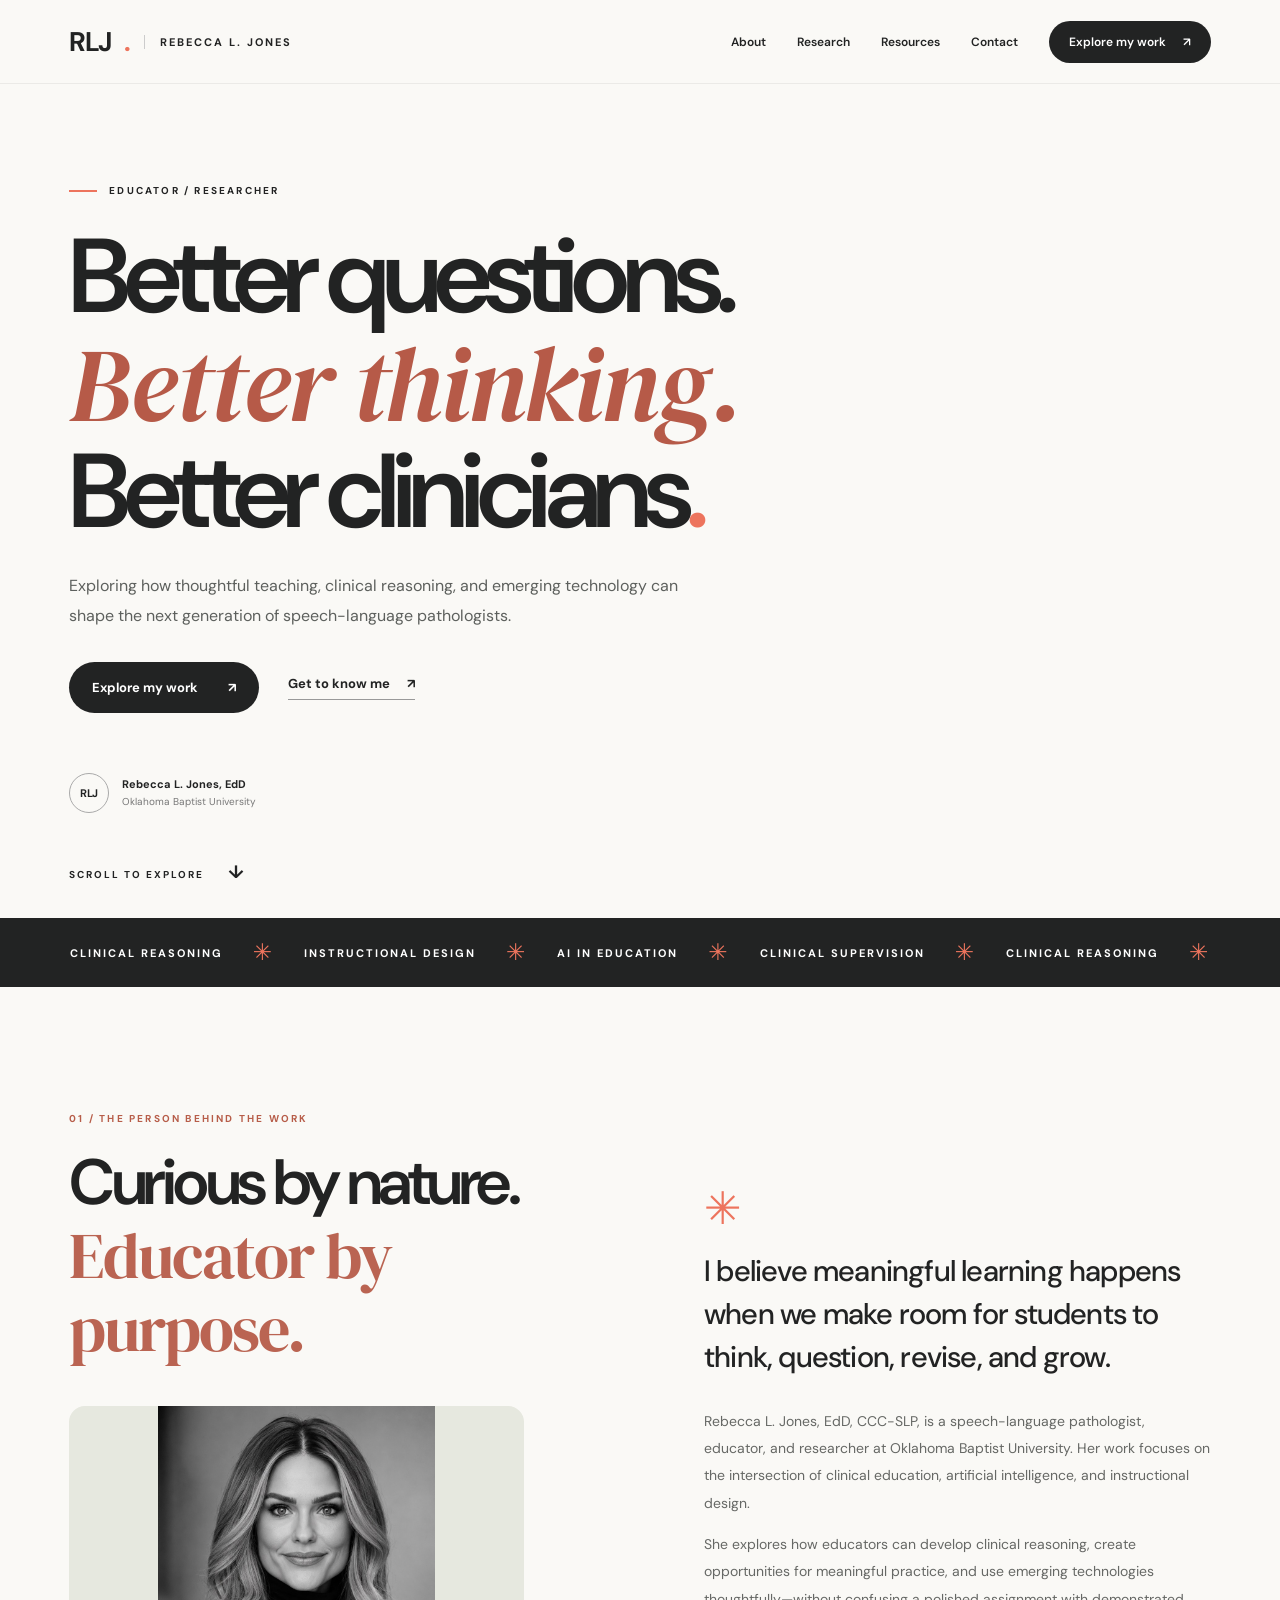
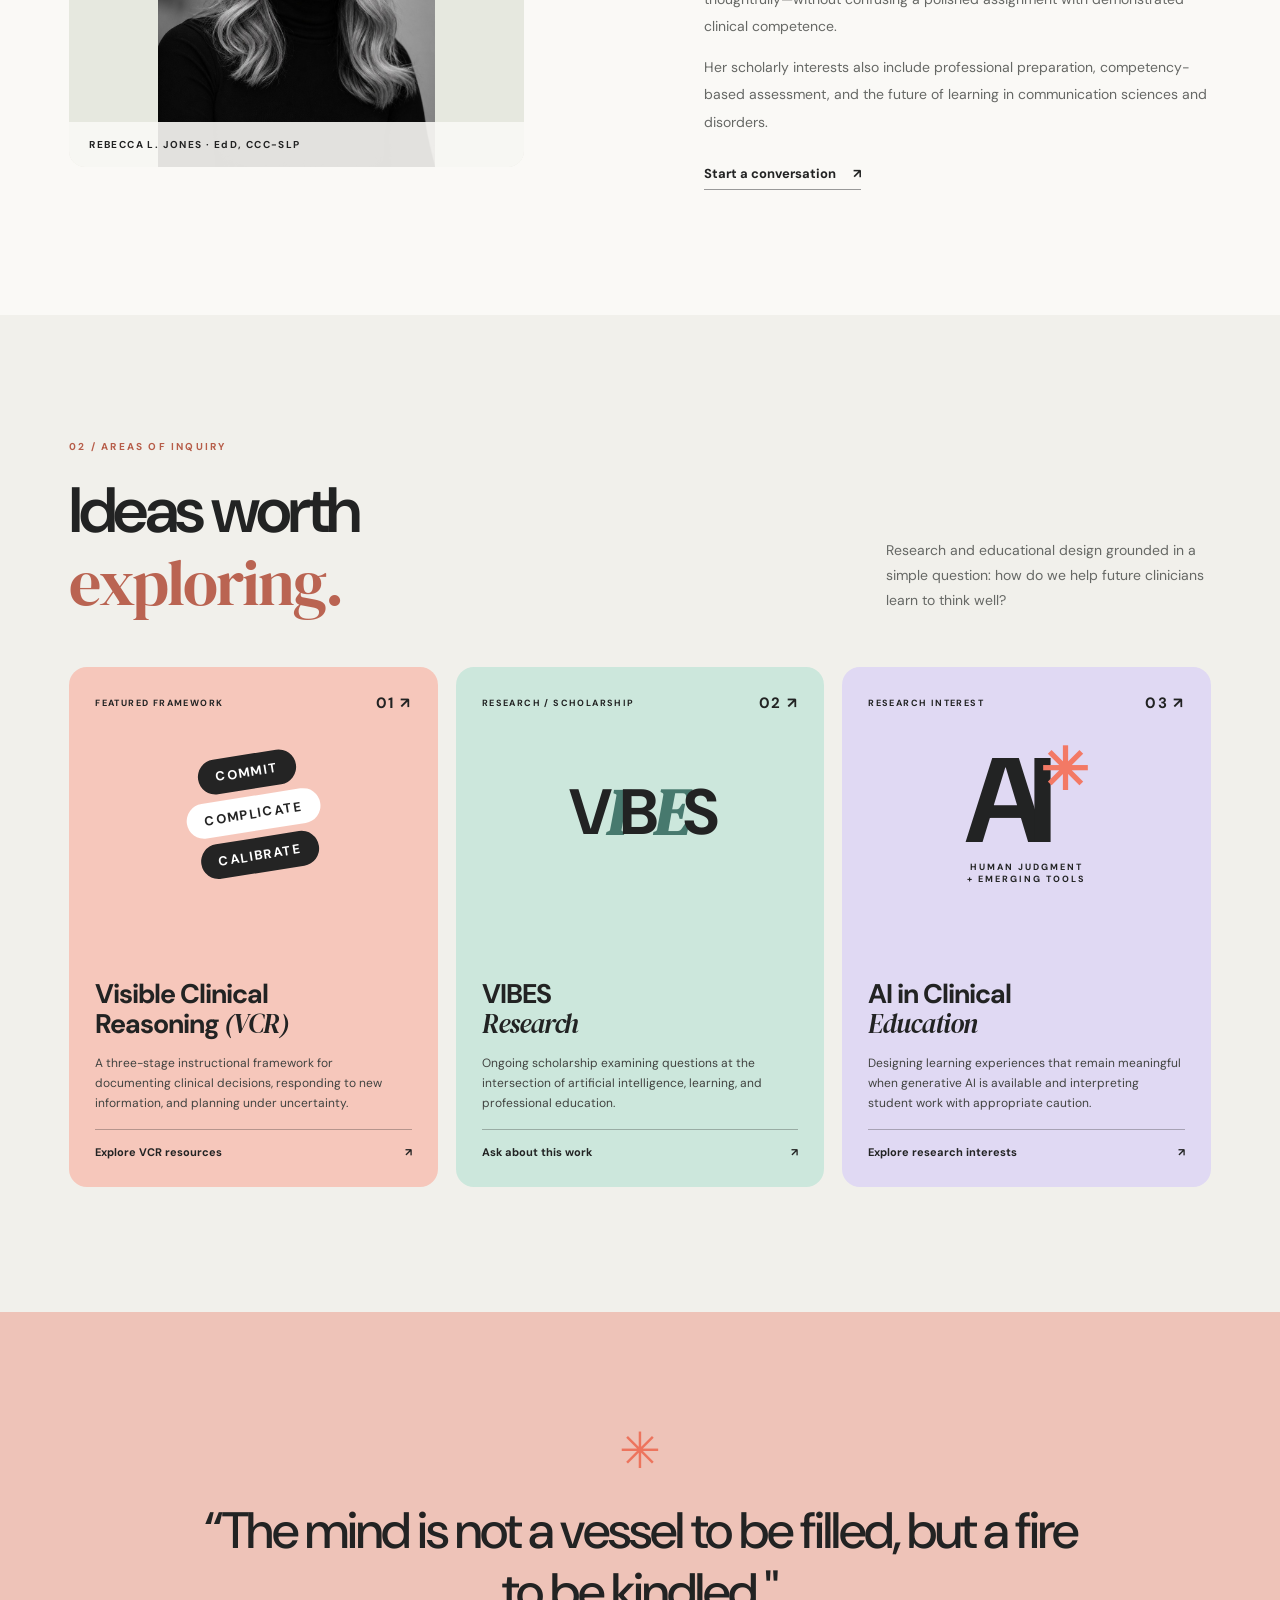
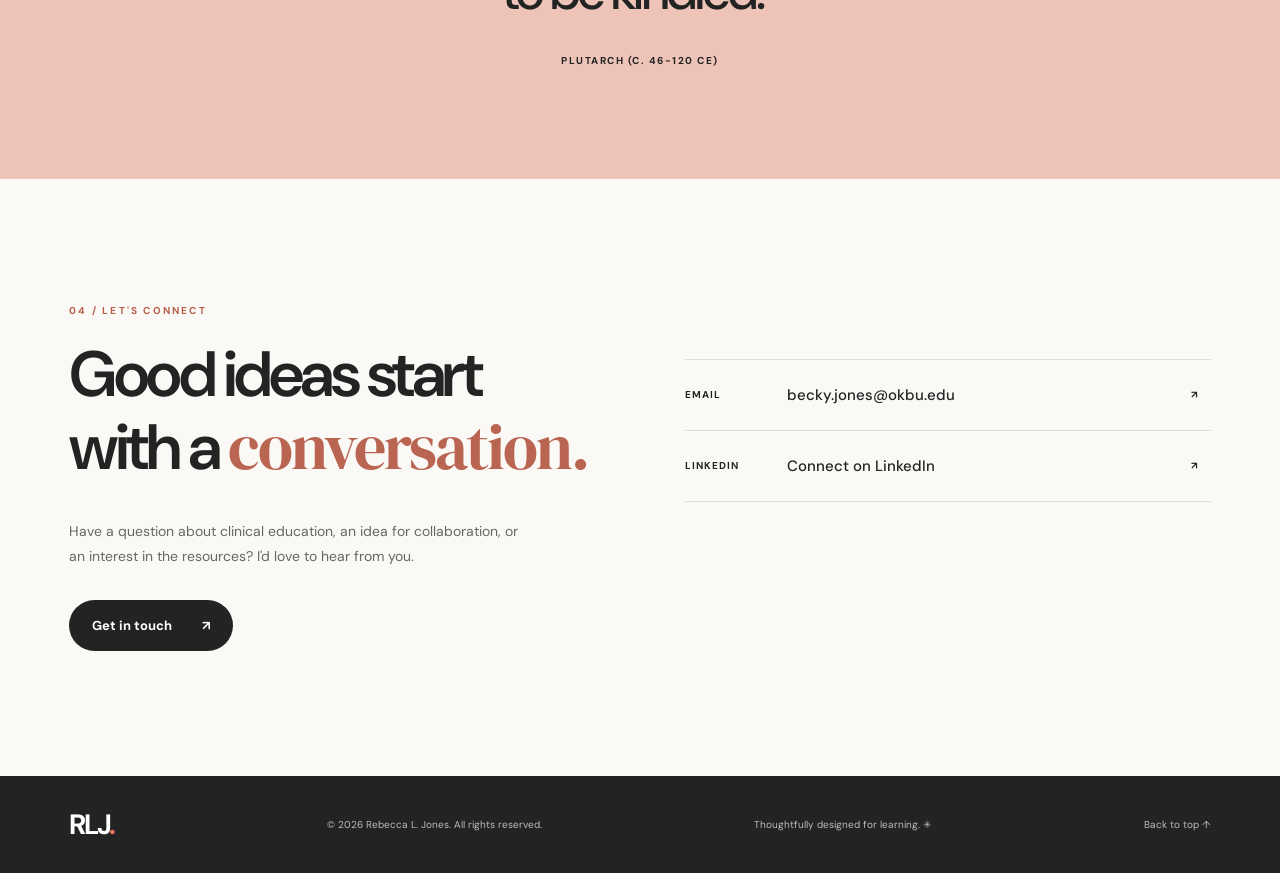
==== commit 1a7efa18: "Update print statement from 'Hello' to 'Goodbye'" ====
--- a/index.html
+++ b/index.html
@@ -7,6 +7,6 @@
 <main id="main"><section class="hero wrap" id="home"><div class="hero-copy"><p class="eyebrow"><span class="eyebrow-line"></span> EDUCATOR / RESEARCHER</p><h1>Better questions.<br/><em>Better thinking.</em><br/>Better clinicians<span class="period">.</span></h1><p class="hero-desc">Exploring how thoughtful teaching, clinical reasoning, and emerging technology can shape the next generation of speech-language pathologists.</p><div class="hero-actions"><a class="btn btn-dark" href="#work">Explore my work <span>↗</span></a><a class="text-link" href="#about">Get to know me <span>↗</span></a></div><div class="hero-meta"><span class="mini-mark">RLJ</span><span>Rebecca L. Jones, EdD<br/><small>Oklahoma Baptist University</small></span></div></div><div class="hero-scroll">SCROLL TO EXPLORE <span>↓</span></div></section>
 <section aria-label="Research themes" class="ticker"><div class="ticker-inner"><span>CLINICAL REASONING</span><b>✳︎</b><span>INSTRUCTIONAL DESIGN</span><b>✳︎</b><span>AI IN EDUCATION</span><b>✳︎</b><span>CLINICAL SUPERVISION</span><b>✳︎</b><span>CLINICAL REASONING</span><b>✳︎</b></div></section>
 <section class="section about-section" id="about"><div class="wrap about-grid"><div><p class="section-kicker">01 / THE PERSON BEHIND THE WORK</p><h2>Curious by nature.<br/><span class="serif-italic">Educator by purpose.</span></h2><div class="about-photo"><img alt="Black-and-white professional portrait of Rebecca L. Jones" decoding="async" height="1162" loading="eager" src="[data-uri]" style="width:100%;height:auto;object-fit:contain;object-position:center;" width="892"/><span class="photo-caption">REBECCA L. JONES · EdD, CCC-SLP</span></div></div><div class="about-body"><div class="tiny-spark">✳︎</div><p class="lead">I believe meaningful learning happens when we make room for students to think, question, revise, and grow.</p><p>Rebecca L. Jones, EdD, CCC-SLP, is a speech-language pathologist, educator, and researcher at Oklahoma Baptist University. Her work focuses on the intersection of clinical education, artificial intelligence, and instructional design.</p><p>She explores how educators can develop clinical reasoning, create opportunities for meaningful practice, and use emerging technologies thoughtfully—without confusing a polished assignment with demonstrated clinical competence.</p><p>Her scholarly interests also include professional preparation, competency-based assessment, and the future of learning in communication sciences and disorders.</p><a class="text-link" href="mailto:becky.jones@okbu.edu">Start a conversation <span>↗</span></a></div></div></section>
-<section class="section work-section" id="work"><div class="wrap"><div class="section-heading"><div><p class="section-kicker">02 / AREAS OF INQUIRY</p><h2>Ideas worth<br/><span class="serif-italic">exploring.</span></h2></div><p>Research and educational design grounded in a simple question: how do we help future clinicians learn to think well?</p></div><div class="work-grid"><article class="feature-card card-coral"><div class="card-top"><span>FEATURED FRAMEWORK</span><span class="card-index">01 ↗</span></div><div aria-hidden="true" class="feature-art"><span>COMMIT</span><span>COMPLICATE</span><span>CALIBRATE</span></div><div class="card-bottom"><h3>Visible Clinical<br/>Reasoning <span>(VCR)</span></h3><p>A three-stage instructional framework for documenting clinical decisions, responding to new information, and planning under uncertainty.</p><a class="card-link" href="https://forms.cloud.microsoft/Pages/ResponsePage.aspx?id=9Kki5jJnakaftoVFcaOtQwcOqbhn_P5JjFBxo1uDv31URTFYWkZNREI4VE9SRkpHNVNENFFVSjVEUy4u" rel="noopener noreferrer" target="_blank">Explore VCR resources <span>↗</span></a></div></article><article class="feature-card card-mint"><div class="card-top"><span>RESEARCH / SCHOLARSHIP</span><span class="card-index">02 ↗</span></div><div aria-hidden="true" class="vibes-art"><span>V</span><span>I</span><span>B</span><span>E</span><span>S</span></div><div class="card-bottom"><h3>VIBES<br/><span>Research</span></h3><p>Ongoing scholarship examining questions at the intersection of artificial intelligence, learning, and professional education.</p><a class="card-link" href="mailto:becky.jones@okbu.edu?subject=VIBES%20research%20inquiry">Ask about this work <span>↗</span></a></div></article><article class="feature-card card-lavender"><div class="card-top"><span>RESEARCH INTEREST</span><span class="card-index">03 ↗</span></div><div aria-hidden="true" class="ai-art"><span class="ai-big">AI<span>✳︎</span></span><span class="ai-small">HUMAN JUDGMENT<br/>+ EMERGING TOOLS</span></div><div class="card-bottom"><h3>AI in Clinical<br/><span>Education</span></h3><p>Designing learning experiences that remain meaningful when generative AI is available—and interpreting student work with appropriate caution.</p><a class="card-link" href="mailto:becky.jones@okbu.edu?subject=AI%20in%20Clinical%20Education%20inquiry">Explore research interests <span>↗</span></a></div></article></div></div></section>
-<section class="quote-section"><div class="wrap"><span class="quote-star">✳︎</span><blockquote>“Teaching students to question the answer is still our job. AI just made the job a lot more interesting.”</blockquote><span class="quote-attrib">Rebecca L. Jones</span></div></section>
+<section class="section work-section" id="work"><div class="wrap"><div class="section-heading"><div><p class="section-kicker">02 / AREAS OF INQUIRY</p><h2>Ideas worth<br/><span class="serif-italic">exploring.</span></h2></div><p>Research and educational design grounded in a simple question: how do we help future clinicians learn to think well?</p></div><div class="work-grid"><article class="feature-card card-coral"><div class="card-top"><span>FEATURED FRAMEWORK</span><span class="card-index">01 ↗</span></div><div aria-hidden="true" class="feature-art"><span>COMMIT</span><span>COMPLICATE</span><span>CALIBRATE</span></div><div class="card-bottom"><h3>Visible Clinical<br/>Reasoning <span>(VCR)</span></h3><p>A three-stage instructional framework for documenting clinical decisions, responding to new information, and planning under uncertainty.</p><a class="card-link" href="https://forms.cloud.microsoft/Pages/ResponsePage.aspx?id=9Kki5jJnakaftoVFcaOtQwcOqbhn_P5JjFBxo1uDv31URTFYWkZNREI4VE9SRkpHNVNENFFVSjVEUy4u" rel="noopener noreferrer" target="_blank">Explore VCR resources <span>↗</span></a></div></article><article class="feature-card card-mint"><div class="card-top"><span>RESEARCH / SCHOLARSHIP</span><span class="card-index">02 ↗</span></div><div aria-hidden="true" class="vibes-art"><span>V</span><span>I</span><span>B</span><span>E</span><span>S</span></div><div class="card-bottom"><h3>VIBES<br/><span>Research</span></h3><p>Ongoing scholarship examining questions at the intersection of artificial intelligence, learning, and professional education.</p><a class="card-link" href="mailto:becky.jones@okbu.edu?subject=VIBES%20research%20inquiry">Ask about this work <span>↗</span></a></div></article><article class="feature-card card-lavender"><div class="card-top"><span>RESEARCH INTEREST</span><span class="card-index">03 ↗</span></div><div aria-hidden="true" class="ai-art"><span class="ai-big">AI<span>✳︎</span></span><span class="ai-small">HUMAN JUDGMENT<br/>+ EMERGING TOOLS</span></div><div class="card-bottom"><h3>AI in Clinical<br/><span>Education</span></h3><p>Designing learning experiences that remain meaningful when generative AI is available and interpreting student work with appropriate caution.</p><a class="card-link" href="mailto:becky.jones@okbu.edu?subject=AI%20in%20Clinical%20Education%20inquiry">Explore research interests <span>↗</span></a></div></article></div></div></section>
+<section class="quote-section"><div class="wrap"><span class="quote-star">✳︎</span><blockquote>“The mind is not a vessel to be filled, but a fire to be kindled."</blockquote><span class="quote-attrib">Plutarch (c. 46-120 CE)</span></div></section>
 <section class="section contact-section" id="contact"><div class="wrap contact-grid"><div><p class="section-kicker">04 / LET'S CONNECT</p><h2>Good ideas start<br/>with a <span class="serif-italic">conversation.</span></h2><p>Have a question about clinical education, an idea for collaboration, or an interest in the resources? I'd love to hear from you.</p><a class="btn btn-dark" href="mailto:becky.jones@okbu.edu">Get in touch <span>↗</span></a></div><div class="contact-links"><a href="mailto:becky.jones@okbu.edu"><span>EMAIL</span><strong>becky.jones@okbu.edu</strong><span>↗</span></a><a href="https://www.linkedin.com/in/beckypagejones" rel="noopener noreferrer" target="_blank"><span>LINKEDIN</span><strong>Connect on LinkedIn</strong><span>↗</span></a></div></div></section></main><footer><div class="wrap footer-inner"><a class="footer-logo" href="#home">RLJ<span>.</span></a><span>© <span id="year">2026</span> Rebecca L. Jones. All rights reserved.</span><span>Thoughtfully designed for learning. ✳︎</span><a href="#home">Back to top ↑</a></div></footer><script defer="" src="script.js"></script></body></html>
